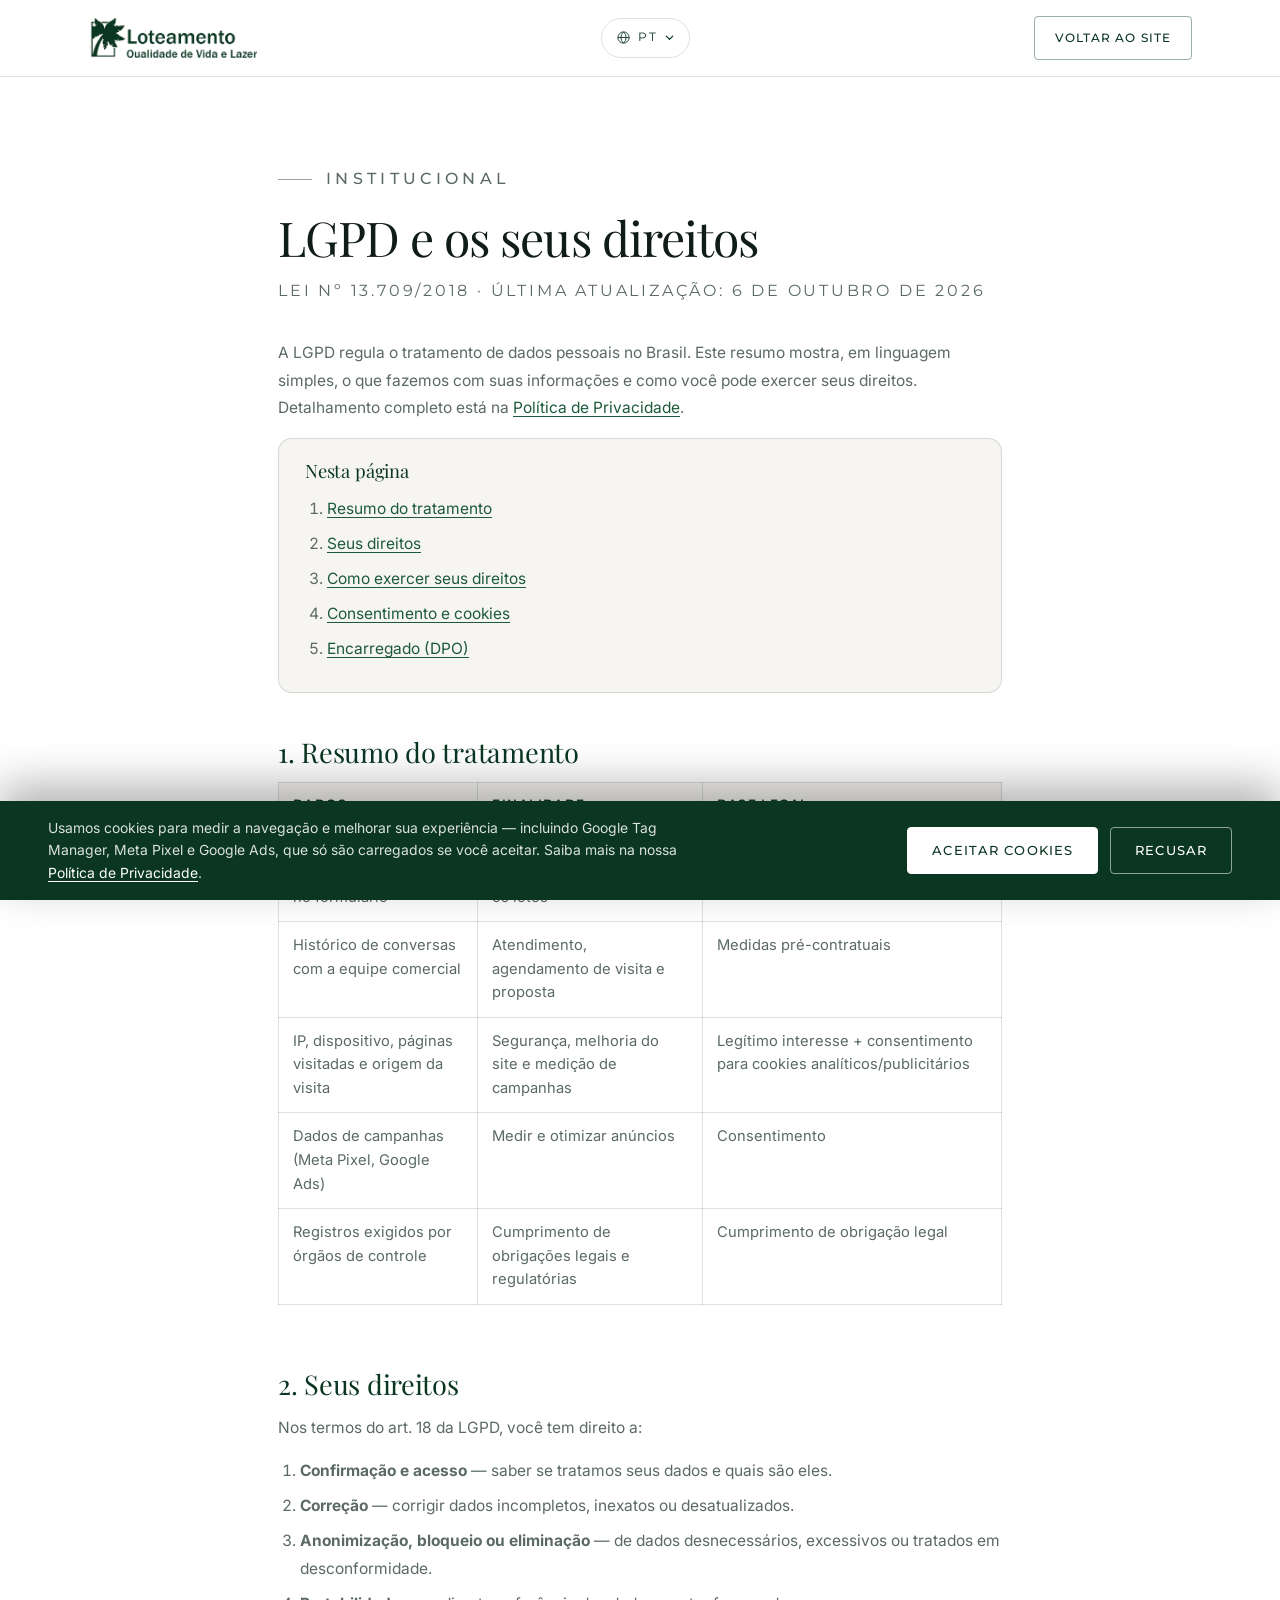
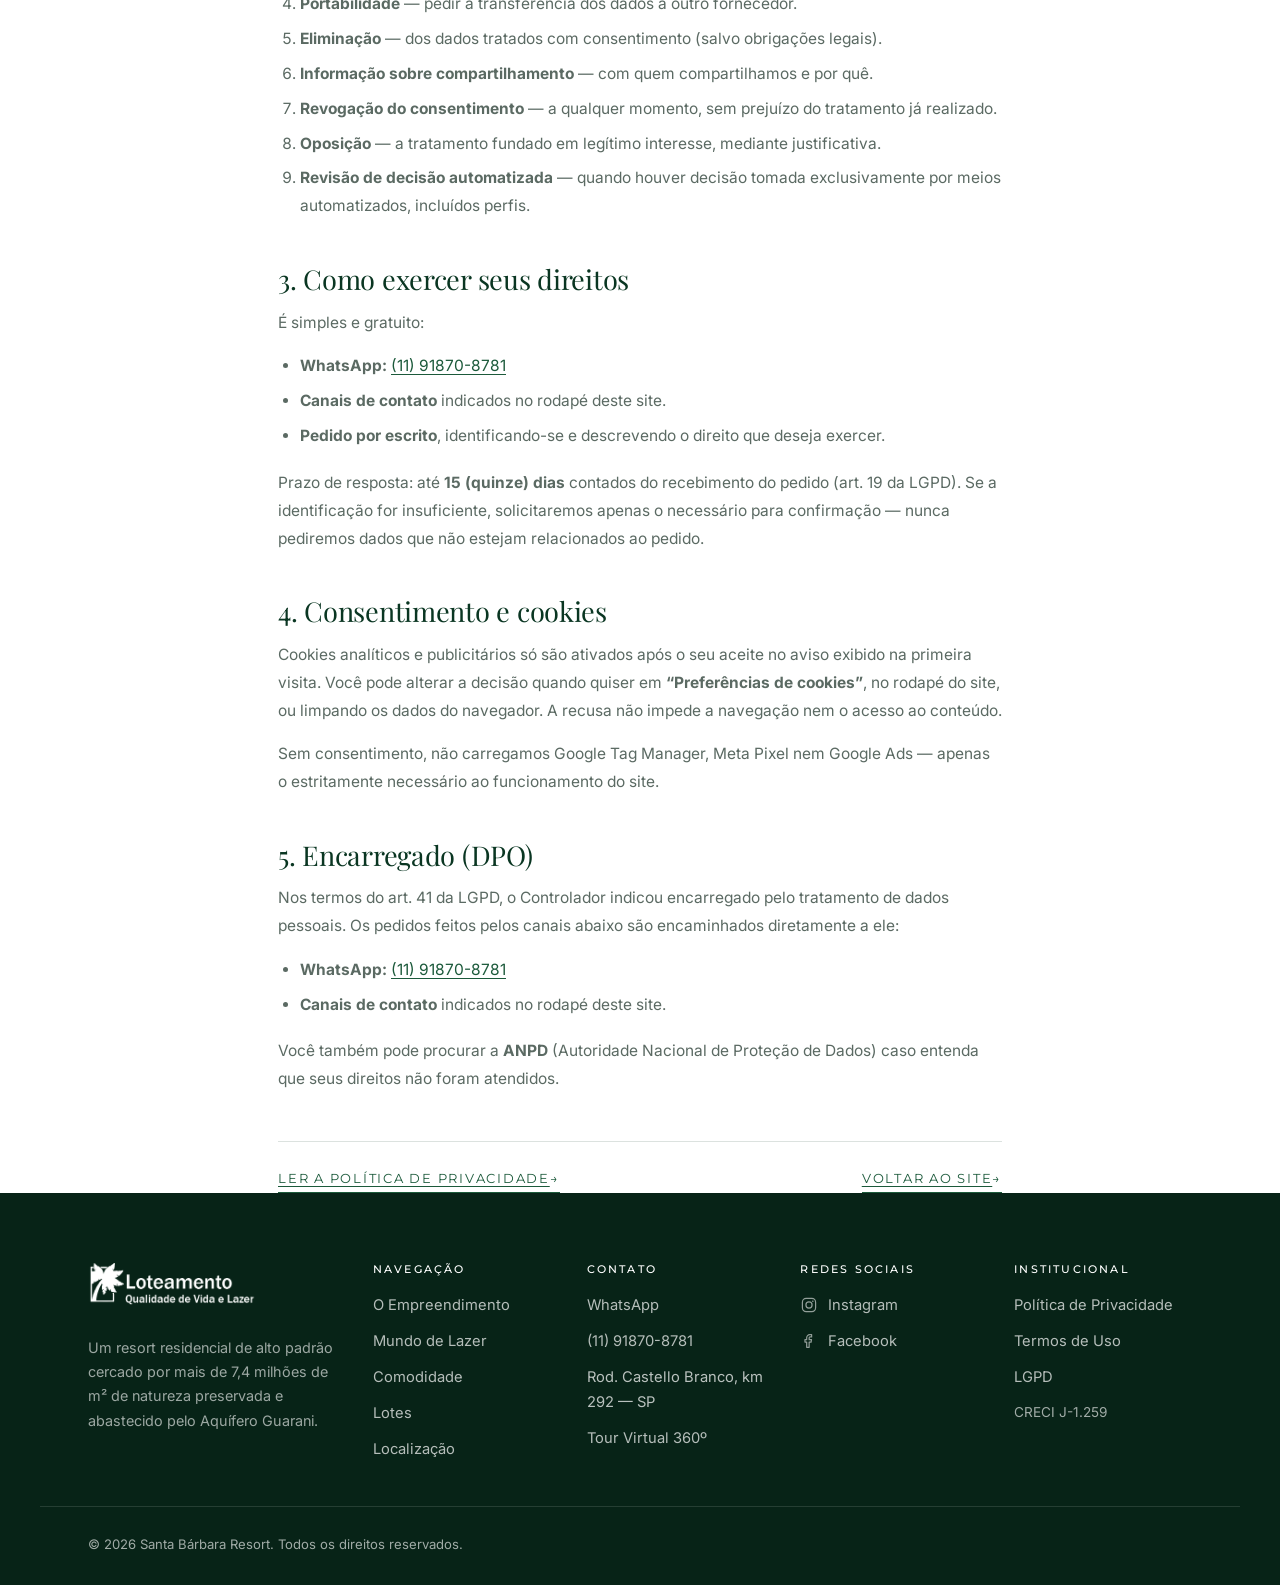
==== lgpd.html @ d68a8448 "leadfy: mensagem e observacao em branco a pedido do cliente Removidos 'Solicitacao de informacoes: l" ====
<!DOCTYPE html>
<html lang="pt-BR">
<head>
<meta charset="utf-8">
<meta name="viewport" content="width=device-width, initial-scale=1, viewport-fit=cover">
<title>LGPD e Seus Direitos | Santa Bárbara Resort</title>
<meta name="description" content="Lei Geral de Proteção de Dados (Lei 13.709/2018): quais dados tratamos, finalidades, bases legais e como exercer seus direitos junto ao Santa Bárbara Resort.">
<meta name="robots" content="index, follow, max-image-preview:large">
<meta name="theme-color" content="#0A3622">
<link rel="canonical" href="https://loteamentoqualidadeelazer.com.br/lgpd.html">

<meta property="og:type" content="website">
<meta property="og:locale" content="pt_BR">
<meta property="og:site_name" content="Santa Bárbara Resort">
<meta property="og:title" content="LGPD e Seus Direitos | Santa Bárbara Resort">
<meta property="og:description" content="Como tratamos seus dados pessoais e como exercer os direitos previstos na LGPD.">
<meta property="og:url" content="https://loteamentoqualidadeelazer.com.br/lgpd.html">
<meta property="og:image" content="https://loteamentoqualidadeelazer.com.br/assets/img/fotos/og-capa.jpg">

<link rel="icon" href="assets/img/favicon.png" type="image/png" sizes="512x512">
<link rel="apple-touch-icon" href="assets/img/favicon.png">
<link rel="preconnect" href="https://fonts.googleapis.com">
<link rel="preconnect" href="https://fonts.gstatic.com" crossorigin>
<link href="https://fonts.googleapis.com/css2?family=Playfair+Display:ital,wght@0,400;0,500;0,600;1,400&family=Montserrat:wght@300;400;500;600&family=Inter:wght@300;400;500&display=swap" rel="stylesheet">
<link rel="stylesheet" href="assets/css/styles.css?v=20261007b">
</head>

<body>
<a class="skip-link" href="#conteudo">Pular para o conteúdo</a>

<header class="legal-top">
  <div class="container legal-top__inner">
    <a href="index.html" aria-label="Voltar ao site do Santa Bárbara Resort">
      <img class="brand-logo" src="assets/img/logo-lockup.png" width="720" height="170"
           alt="Loteamento Qualidade de Vida e Lazer" decoding="async">
    </a>
    <!-- Seletor de idioma -->
    <div class="lang notranslate" id="langSwitch">
      <button class="lang-btn" id="langBtn" type="button" aria-haspopup="true" aria-expanded="false" aria-controls="langMenu" aria-label="PT — Idioma do site">
        <svg class="lang-globe" viewBox="0 0 24 24" fill="none" stroke="currentColor" stroke-width="1.4" aria-hidden="true">
          <circle cx="12" cy="12" r="9"/>
          <path d="M3 12h18"/>
          <path d="M12 3c2.7 2.7 4 5.7 4 9s-1.3 6.3-4 9c-2.7-2.7-4-5.7-4-9s1.3-6.3 4-9z"/>
        </svg>
        <span id="langCurrent">PT</span>
        <svg class="lang-caret" viewBox="0 0 12 12" fill="none" stroke="currentColor" stroke-width="1.4" stroke-linecap="round" stroke-linejoin="round" aria-hidden="true"><path d="M2.5 4.5 6 8l3.5-3.5"/></svg>
      </button>
      <ul class="lang-menu" id="langMenu" hidden>
        <li><button type="button" data-lang="pt" lang="pt-BR" aria-current="true">Português <small>PT</small></button></li>
        <li><button type="button" data-lang="en" lang="en">English <small>EN</small></button></li>
        <li><button type="button" data-lang="es" lang="es">Español <small>ES</small></button></li>
        <li><button type="button" data-lang="fr" lang="fr">Français <small>FR</small></button></li>
        <li><button type="button" data-lang="it" lang="it">Italiano <small>IT</small></button></li>
        <li><button type="button" data-lang="de" lang="de">Deutsch <small>DE</small></button></li>
        <li><button type="button" data-lang="ja" lang="ja">日本語 <small>JA</small></button></li>
        <li><button type="button" data-lang="zh-CN" lang="zh-CN">中文 <small>ZH</small></button></li>
        <li><button type="button" data-lang="ko" lang="ko">한국어 <small>KO</small></button></li>
        <li><button type="button" data-lang="ru" lang="ru">Русский <small>RU</small></button></li>
        <li><button type="button" data-lang="nl" lang="nl">Nederlands <small>NL</small></button></li>
      </ul>
    </div>

    <a class="btn btn-outline-dark btn-sm" href="index.html">Voltar ao site</a>
  </div>
</header>

<main class="legal" id="conteudo">
  <div class="container legal-wrap">
    <p class="eyebrow">Institucional</p>
    <h1 class="legal-title">LGPD e os seus direitos</h1>
    <p class="legal-updated">Lei nº 13.709/2018 · Última atualização: 6 de outubro de 2026</p>

    <p>
      A LGPD regula o tratamento de dados pessoais no Brasil. Este resumo mostra, em linguagem
      simples, o que fazemos com suas informações e como você pode exercer seus direitos.
      Detalhamento completo está na
      <a href="politica-de-privacidade.html">Política de Privacidade</a>.
    </p>

    <div class="legal-toc">
      <h2>Nesta página</h2>
      <ol>
        <li><a href="#resumo">Resumo do tratamento</a></li>
        <li><a href="#direitos">Seus direitos</a></li>
        <li><a href="#como">Como exercer seus direitos</a></li>
        <li><a href="#consentimento">Consentimento e cookies</a></li>
        <li><a href="#encarregado">Encarregado (DPO)</a></li>
      </ol>
    </div>

    <h2 id="resumo">1. Resumo do tratamento</h2>
    <div class="legal-table-scroll">
      <table>
        <thead>
          <tr><th>Dados</th><th>Finalidade</th><th>Base legal</th></tr>
        </thead>
        <tbody>
          <tr>
            <td>Nome, e-mail e WhatsApp informados no formulário</td>
            <td>Responder ao contato e enviar informações sobre os lotes</td>
            <td>Consentimento e medidas pré-contratuais</td>
          </tr>
          <tr>
            <td>Histórico de conversas com a equipe comercial</td>
            <td>Atendimento, agendamento de visita e proposta</td>
            <td>Medidas pré-contratuais</td>
          </tr>
          <tr>
            <td>IP, dispositivo, páginas visitadas e origem da visita</td>
            <td>Segurança, melhoria do site e medição de campanhas</td>
            <td>Legítimo interesse + consentimento para cookies analíticos/publicitários</td>
          </tr>
          <tr>
            <td>Dados de campanhas (Meta Pixel, Google Ads)</td>
            <td>Medir e otimizar anúncios</td>
            <td>Consentimento</td>
          </tr>
          <tr>
            <td>Registros exigidos por órgãos de controle</td>
            <td>Cumprimento de obrigações legais e regulatórias</td>
            <td>Cumprimento de obrigação legal</td>
          </tr>
        </tbody>
      </table>
    </div>

    <h2 id="direitos">2. Seus direitos</h2>
    <p>Nos termos do art. 18 da LGPD, você tem direito a:</p>
    <ol>
      <li><strong>Confirmação e acesso</strong> — saber se tratamos seus dados e quais são eles.</li>
      <li><strong>Correção</strong> — corrigir dados incompletos, inexatos ou desatualizados.</li>
      <li><strong>Anonimização, bloqueio ou eliminação</strong> — de dados desnecessários, excessivos ou tratados em desconformidade.</li>
      <li><strong>Portabilidade</strong> — pedir a transferência dos dados a outro fornecedor.</li>
      <li><strong>Eliminação</strong> — dos dados tratados com consentimento (salvo obrigações legais).</li>
      <li><strong>Informação sobre compartilhamento</strong> — com quem compartilhamos e por quê.</li>
      <li><strong>Revogação do consentimento</strong> — a qualquer momento, sem prejuízo do tratamento já realizado.</li>
      <li><strong>Oposição</strong> — a tratamento fundado em legítimo interesse, mediante justificativa.</li>
      <li><strong>Revisão de decisão automatizada</strong> — quando houver decisão tomada exclusivamente por meios automatizados, incluídos perfis.</li>
    </ol>

    <h2 id="como">3. Como exercer seus direitos</h2>
    <p>É simples e gratuito:</p>
    <ul>
      <li><strong>WhatsApp:</strong> <a href="https://wa.me/5511918708781" target="_blank" rel="noopener">(11) 91870-8781</a></li>
      <li><strong>Canais de contato</strong> indicados no rodapé deste site.</li>
      <li><strong>Pedido por escrito</strong>, identificando-se e descrevendo o direito que deseja exercer.</li>
    </ul>
    <p>
      Prazo de resposta: até <strong>15 (quinze) dias</strong> contados do recebimento do pedido
      (art. 19 da LGPD). Se a identificação for insuficiente, solicitaremos apenas o necessário
      para confirmação — nunca pediremos dados que não estejam relacionados ao pedido.
    </p>

    <h2 id="consentimento">4. Consentimento e cookies</h2>
    <p>
      Cookies analíticos e publicitários só são ativados após o seu aceite no aviso exibido na
      primeira visita. Você pode alterar a decisão quando quiser em
      <strong>“Preferências de cookies”</strong>, no rodapé do site, ou limpando os dados do
      navegador. A recusa não impede a navegação nem o acesso ao conteúdo.
    </p>
    <p>
      Sem consentimento, não carregamos Google Tag Manager, Meta Pixel nem Google Ads — apenas o
      estritamente necessário ao funcionamento do site.
    </p>

    <h2 id="encarregado">5. Encarregado (DPO)</h2>
    <p>
      Nos termos do art. 41 da LGPD, o Controlador indicou encarregado pelo tratamento de dados
      pessoais. Os pedidos feitos pelos canais abaixo são encaminhados diretamente a ele:
    </p>
    <ul>
      <li><strong>WhatsApp:</strong> <a href="https://wa.me/5511918708781" target="_blank" rel="noopener">(11) 91870-8781</a></li>
      <li><strong>Canais de contato</strong> indicados no rodapé deste site.</li>
    </ul>
    <p>
      Você também pode procurar a <strong>ANPD</strong> (Autoridade Nacional de Proteção de Dados)
      caso entenda que seus direitos não foram atendidos.
    </p>

    <nav class="legal-nav">
      <a class="link-arrow" href="politica-de-privacidade.html">Ler a Política de Privacidade</a>
      <a class="link-arrow" href="index.html">Voltar ao site</a>
    </nav>
  </div>
</main>

<!-- ============================ RODAPÉ ============================ -->
<footer class="site-footer">
  <div class="container footer-grid">
    <div class="footer-brand">
      <img class="footer-logo" src="assets/img/logo-footer.png" width="840" height="234"
           alt="Loteamento Qualidade de Vida e Lazer" loading="lazy" decoding="async">
      <p>Um resort residencial de alto padrão cercado por mais de 7,4 milhões de m² de natureza preservada e abastecido pelo Aquífero Guarani.</p>
    </div>

    <div class="footer-col">
      <h3>Navegação</h3>
      <a href="index.html#empreendimento">O Empreendimento</a>
      <a href="index.html#lazer">Mundo de Lazer</a>
      <a href="index.html#comodidade">Comodidade</a>
      <a href="index.html#lotes">Lotes</a>
      <a href="index.html#localizacao">Localização</a>
    </div>

    <div class="footer-col">
      <h3>Contato</h3>
      <a href="https://wa.me/message/LN5PZJ64LTILC1" target="_blank" rel="noopener">WhatsApp</a>
      <a href="tel:+5511918708781">(11) 91870-8781</a>
      <span>Rod. Castello Branco, km 292 — SP</span>
      <a href="index.html#localizacao">Tour Virtual 360º</a>
    </div>

    <div class="footer-col footer-col--social">
      <h3>Redes Sociais</h3>
      <a class="social-link" href="https://www.instagram.com/loteamentoqualidadeelazer/" target="_blank" rel="noopener" aria-label="Instagram do Santa Bárbara Resort">
        <svg viewBox="0 0 24 24" fill="none" stroke="currentColor" stroke-width="1.6" stroke-linecap="round" aria-hidden="true">
          <rect x="3.2" y="3.2" width="17.6" height="17.6" rx="5"/>
          <circle cx="12" cy="12" r="4.1"/>
          <circle cx="17.1" cy="6.9" r="1.05" fill="currentColor" stroke="none"/>
        </svg>
        <span>Instagram</span>
      </a>
      <a class="social-link" href="https://www.facebook.com/loteamentoqualidadedevidaelazer/" target="_blank" rel="noopener" aria-label="Facebook do Santa Bárbara Resort">
        <svg viewBox="0 0 24 24" fill="none" stroke="currentColor" stroke-width="1.6" stroke-linejoin="round" aria-hidden="true">
          <path d="M15.5 3.6h-2.6a4 4 0 00-4 4V10.2H6.6v3.2h2.3v7h3.3v-7h2.6l.5-3.2h-3.1V7.8c0-.7.5-1.2 1.2-1.2h2.1V3.6z"/>
        </svg>
        <span>Facebook</span>
      </a>
    </div>

    <div class="footer-col footer-col--legal">
      <h3>Institucional</h3>
      <a href="politica-de-privacidade.html" target="_blank" rel="noopener">Política de Privacidade</a>
      <a href="termos-de-uso.html" target="_blank" rel="noopener">Termos de Uso</a>
      <a href="lgpd.html" target="_blank" rel="noopener">LGPD</a>
      <span class="creci">CRECI J-1.259</span>
    </div>
  </div>

  <div class="container footer-bottom">
    <p>© <span id="year">2026</span> Santa Bárbara Resort. Todos os direitos reservados.</p>
  </div>
</footer>

<script>document.getElementById('year').textContent = new Date().getFullYear();</script>

<!-- Aviso de cookies (LGPD) -->
<div class="cookie-bar" id="cookieBar" role="region" aria-label="Aviso de cookies" hidden>
  <div class="cookie-bar__inner">
    <p class="cookie-hint" id="cookieHint" hidden>Para usar o tradutor automático do site, é preciso aceitar os cookies.</p>
    <p>
      Usamos cookies para medir a navegação e melhorar sua experiência — incluindo Google Tag Manager,
      Meta Pixel e Google Ads, que só são carregados se você aceitar. Saiba mais na nossa
      <a href="politica-de-privacidade.html#cookies">Política de Privacidade</a>.
    </p>
    <div class="cookie-bar__actions">
      <button type="button" class="btn btn-light" id="cookieAccept">Aceitar cookies</button>
      <button type="button" class="btn btn-outline" id="cookieReject">Recusar</button>
    </div>
  </div>
</div>

<script src="assets/js/main.js?v=20261007b" defer></script>
</body>
</html>
---- assets/css/styles.css ----
/* =========================================================
   Santa Bárbara Resort — Design System
   Paleta: Branco / Off-White + Verde Imperial #0A3622
   ========================================================= */

:root{
  /* Cores */
  --green-900:#0A3622;
  --green-800:#14452F;
  --green-700:#1C5A3B;
  --green-600:#27704B;
  --cream:#F7F5F1;
  --sand:#EFEBE3;
  --white:#FFFFFF;
  --ink:#101C17;
  --muted:#5B6A63;
  --line:rgba(10,54,34,.14);
  --line-light:rgba(255,255,255,.24);

  /* Tipografia */
  --font-display:'Playfair Display', Georgia, serif;
  --font-ui:'Montserrat', 'Helvetica Neue', Arial, sans-serif;
  --font-body:'Inter', 'Helvetica Neue', Arial, sans-serif;

  /* Medidas */
  --container:1200px;
  --gutter:clamp(20px, 5vw, 48px);
  --radius:4px;
  --radius-lg:14px;
  --shadow-sm:0 2px 14px rgba(10,54,34,.07);
  --shadow-md:0 18px 50px -20px rgba(10,54,34,.35);
  --header-h:76px;
  --ease:cubic-bezier(.22,.61,.36,1);
}

/* ---------- Reset ---------- */
*,*::before,*::after{box-sizing:border-box}
html{scroll-behavior:smooth;scroll-padding-top:var(--header-h);-webkit-text-size-adjust:100%}
body{
  margin:0;
  font-family:var(--font-body);
  font-size:17px;
  line-height:1.7;
  color:var(--ink);
  background:var(--white);
  -webkit-font-smoothing:antialiased;
  overflow-x:hidden;
}
img,video,svg{display:block;max-width:100%}
img{height:auto}
h1,h2,h3,h4{margin:0;font-weight:400;line-height:1.12;letter-spacing:-.01em}
p{margin:0 0 1em}
a{color:inherit;text-decoration:none}
ul{margin:0;padding:0;list-style:none}
button{font:inherit;cursor:pointer}
:focus-visible{outline:2px solid var(--green-600);outline-offset:3px}

.skip-link{
  position:absolute;left:-9999px;top:0;z-index:200;
  background:var(--green-900);color:#fff;padding:12px 20px;font-family:var(--font-ui);font-size:13px;
}
.skip-link:focus{left:0}

.container{width:100%;max-width:var(--container);margin-inline:auto;padding-inline:var(--gutter)}

/* ---------- Tipografia utilitária ---------- */
.eyebrow{
  font-family:var(--font-ui);
  font-size:12px;font-weight:500;letter-spacing:.28em;text-transform:uppercase;
  color:var(--green-700);margin:0 0 18px;
}
.eyebrow::before{
  content:"";display:inline-block;width:34px;height:1px;background:currentColor;
  vertical-align:middle;margin-right:14px;opacity:.6;
}
.eyebrow-light{color:rgba(255,255,255,.82)}

h1,h2{font-family:var(--font-display);font-weight:400}
h1{font-size:clamp(2.4rem,6vw,4.3rem);letter-spacing:-.02em}
h2{font-size:clamp(1.9rem,4vw,3.1rem)}
h1 em,h2 em{font-style:italic;color:var(--green-700)}
.on-dark em{color:#BFD9C7}

h3{font-family:var(--font-ui);font-size:1.06rem;font-weight:500;letter-spacing:.01em}

/* ---------- Botões ---------- */
.btn{
  --btn-bg:var(--green-900);
  --btn-fg:#fff;
  --btn-bd:var(--green-900);
  display:inline-flex;align-items:center;justify-content:center;gap:10px;
  padding:15px 30px;border:1px solid var(--btn-bd);border-radius:var(--radius);
  background:var(--btn-bg);color:var(--btn-fg);
  font-family:var(--font-ui);font-size:13.5px;font-weight:500;letter-spacing:.09em;text-transform:uppercase;
  text-align:center;position:relative;overflow:hidden;
  transition:transform .35s var(--ease), background .35s var(--ease), color .35s var(--ease), box-shadow .35s var(--ease);
}
.btn:hover{transform:translateY(-2px);box-shadow:0 14px 30px -16px rgba(10,54,34,.75)}
.btn:active{transform:translateY(0)}
.btn-primary{--btn-bg:var(--green-900);--btn-bd:var(--green-900)}
.btn-primary:hover{background:var(--green-800)}
.btn-light{--btn-bg:#fff;--btn-fg:var(--green-900);--btn-bd:#fff}
.btn-light:hover{background:var(--cream);box-shadow:0 14px 30px -18px rgba(0,0,0,.6)}
.btn-outline{--btn-bg:transparent;--btn-fg:#fff;--btn-bd:rgba(255,255,255,.55)}
.btn-outline:hover{background:#fff;--btn-fg:var(--green-900)}
.btn-outline-dark{--btn-bg:transparent;--btn-fg:var(--green-900);--btn-bd:rgba(10,54,34,.4)}
.btn-outline-dark:hover{background:var(--green-900);--btn-fg:#fff;--btn-bd:var(--green-900)}
.btn-outline-light{--btn-bg:transparent;--btn-fg:#fff;--btn-bd:rgba(255,255,255,.5)}
.btn-outline-light:hover{background:#fff;--btn-fg:var(--green-900)}
.btn-ghost{
  --btn-bg:transparent;--btn-fg:var(--green-900);--btn-bd:transparent;
  padding-left:0;padding-right:0;border-bottom:1px solid var(--green-900);border-radius:0;
}
.btn-ghost::after{content:"→";transition:transform .3s var(--ease)}
.btn-ghost:hover{transform:none;box-shadow:none}
.btn-ghost:hover::after{transform:translateX(6px)}
.btn-block{width:100%}
.btn-lg{padding:19px 40px;font-size:14px}
.btn-sm{padding:11px 20px;font-size:12px}
.btn-whats{--btn-bg:#0A3622;--btn-bd:#0A3622;margin-top:14px}

/* ---------- Header ---------- */
.site-header{
  position:fixed;inset:0 0 auto 0;z-index:100;height:var(--header-h);
  display:flex;align-items:center;
  transition:background .4s var(--ease), box-shadow .4s var(--ease), height .4s var(--ease);
}
.site-header::after{
  content:"";position:absolute;inset:0;background:linear-gradient(to bottom,rgba(6,26,17,.55),transparent);
  opacity:1;transition:opacity .4s var(--ease);pointer-events:none;z-index:-1;
}
/* Sem backdrop-filter aqui de propósito: ele cria um "containing block" e
   quebrava o menu fullscreen do celular quando o header ficava sólido. */
.site-header.is-solid{background:rgba(255,255,255,.96);box-shadow:0 1px 0 var(--line);height:66px}
.site-header.is-solid::after{opacity:0}
.header-inner{display:flex;align-items:center;justify-content:space-between;gap:24px}

.brand{display:flex;align-items:center;color:#fff;flex:0 0 auto}
.brand-logo{display:block;width:auto;height:44px;max-width:none;transition:filter .4s var(--ease)}
/* Hero (header transparente): logo em branco — header sólido: cores originais */
.site-header:not(.is-solid) .brand-logo{filter:brightness(0) invert(1)}

.nav{display:flex;align-items:center;gap:30px}
.nav a{
  font-family:var(--font-ui);font-size:12.5px;letter-spacing:.14em;text-transform:uppercase;
  color:rgba(255,255,255,.9);position:relative;padding:6px 0;transition:color .3s var(--ease);
}
.site-header.is-solid .nav a{color:var(--ink)}
.nav a:not(.btn)::after{
  content:"";position:absolute;left:0;bottom:0;width:100%;height:1px;background:currentColor;
  transform:scaleX(0);transform-origin:right;transition:transform .4s var(--ease);
}
.nav a:not(.btn):hover::after{transform:scaleX(1);transform-origin:left}
.nav .nav-cta{color:#fff;padding:11px 22px;font-size:11.5px}
.site-header.is-solid .nav .nav-cta{--btn-bg:var(--green-900);--btn-bd:var(--green-900);color:#fff}

.nav-toggle{display:none;width:44px;height:44px;background:none;border:0;padding:10px;position:relative;z-index:120}
.nav-toggle span{display:block;height:1.5px;background:#fff;margin:6px 0;transition:transform .35s var(--ease),opacity .25s var(--ease),background .4s var(--ease)}
.site-header.is-solid .nav-toggle span,.nav-open .nav-toggle span{background:var(--green-900)}
.nav-open .nav-toggle span:nth-child(1){transform:translateY(7.5px) rotate(45deg)}
.nav-open .nav-toggle span:nth-child(2){opacity:0}
.nav-open .nav-toggle span:nth-child(3){transform:translateY(-7.5px) rotate(-45deg)}

/* ---------- Hero ---------- */
.hero{
  position:relative;min-height:100svh;display:flex;align-items:center;
  padding:calc(var(--header-h) + 40px) 0 90px;color:#fff;overflow:hidden;
  background:var(--green-900);
}
.hero-media{position:absolute;inset:0;z-index:0}
.hero-poster,.hero-video{
  position:absolute;inset:0;width:100%;height:100%;object-fit:cover;object-position:center 42%;
  animation:heroZoom 26s var(--ease) forwards;
}
.hero-video{opacity:0;transition:opacity 1.2s var(--ease);z-index:1}
.hero-video.is-ready{opacity:1}
@keyframes heroZoom{from{transform:scale(1.06)}to{transform:scale(1)}}
.hero-scrim{
  position:absolute;inset:0;z-index:2;
  background:
    linear-gradient(105deg, rgba(6,30,19,.92) 0%, rgba(6,30,19,.72) 42%, rgba(6,30,19,.35) 72%, rgba(6,30,19,.55) 100%),
    linear-gradient(to top, rgba(6,30,19,.85), transparent 45%);
}
.hero-inner{
  position:relative;z-index:3;display:grid;gap:46px;
  grid-template-columns:minmax(0,1.15fr) minmax(0,.85fr);align-items:center;
}
.hero-copy{max-width:640px}
.hero h1 em{color:#CFE3D6}
.hero .eyebrow{color:rgba(255,255,255,.8)}
.hero-lead{font-size:clamp(1rem,1.4vw,1.15rem);color:rgba(255,255,255,.88);max-width:36ch;margin-top:22px;font-weight:300}
.hero-highlights{display:flex;flex-wrap:wrap;gap:10px 26px;margin-top:30px}
.hero-highlights li{
  font-family:var(--font-ui);font-size:11.5px;letter-spacing:.2em;text-transform:uppercase;
  color:rgba(255,255,255,.9);display:flex;align-items:center;gap:9px;
}
.hero-highlights li::before{content:"";width:5px;height:5px;border-radius:50%;background:#9CC6A9}

.scroll-cue{
  position:absolute;left:50%;bottom:26px;transform:translateX(-50%);z-index:4;
  width:26px;height:42px;border:1px solid rgba(255,255,255,.5);border-radius:14px;
  display:flex;justify-content:center;padding-top:8px;
}
.scroll-cue span{width:3px;height:8px;border-radius:2px;background:#fff;animation:cue 1.8s var(--ease) infinite}
@keyframes cue{0%{opacity:0;transform:translateY(-4px)}40%{opacity:1}100%{opacity:0;transform:translateY(14px)}}

/* ---------- Formulário ---------- */
.lead-card{
  background:rgba(255,255,255,.97);border-radius:var(--radius-lg);
  padding:32px 30px 26px;box-shadow:var(--shadow-md);color:var(--ink);
  backdrop-filter:blur(6px);
}
.lead-card__title{font-family:var(--font-display);font-size:1.42rem;line-height:1.25;margin:0 0 6px;color:var(--green-900)}
.lead-card__sub{font-size:.9rem;color:var(--muted);margin-bottom:20px}
.field{margin-bottom:14px}
.field label{
  display:block;font-family:var(--font-ui);font-size:10.5px;letter-spacing:.16em;
  text-transform:uppercase;color:var(--muted);margin-bottom:6px;
}
.field input{
  width:100%;padding:14px 16px;font-family:var(--font-body);font-size:15.5px;color:var(--ink);
  background:var(--cream);border:1px solid transparent;border-radius:var(--radius);
  transition:border-color .3s var(--ease), background .3s var(--ease), box-shadow .3s var(--ease);
}
.field input::placeholder{color:#77857D}
.field input:focus{outline:none;background:#fff;border-color:var(--green-700);box-shadow:0 0 0 3px rgba(28,90,59,.12)}
.field input.is-invalid{border-color:#B3402F;background:#FDF6F5}
.field-error{display:block;min-height:0;font-size:12px;color:#B3402F;margin-top:5px}
.form-note{
  display:flex;align-items:flex-start;gap:8px;margin:14px 0 0;
  font-size:12px;line-height:1.5;color:var(--muted);
}
.form-note svg{flex:none;margin-top:3px;color:var(--green-700)}
.form-success{
  margin-top:16px;padding:16px;border-radius:var(--radius);background:#EEF5F0;
  border:1px solid rgba(28,90,59,.2);display:flex;flex-direction:column;gap:4px;
  font-size:14px;color:var(--green-800);text-align:center;
}
.form-success strong{font-family:var(--font-ui);font-size:13px;letter-spacing:.06em;text-transform:uppercase}
.lead-form.is-sent .field,.lead-form.is-sent .btn-block,.lead-form.is-sent .form-note{display:none}

/* ---------- Faixa de indicadores ---------- */
.strip{background:var(--green-900);color:#fff;padding:44px 0}
.strip-grid{display:grid;grid-template-columns:repeat(4,1fr);gap:26px;text-align:center}
.strip-grid li{padding:6px 10px;border-right:1px solid rgba(255,255,255,.14)}
.strip-grid li:last-child{border-right:0}
.strip-value{
  display:block;font-family:var(--font-display);font-size:clamp(2rem,3.4vw,2.9rem);line-height:1;
  color:#fff;
}
.strip-value small{font-family:var(--font-ui);font-size:.34em;letter-spacing:.08em;margin-left:4px;opacity:.75;text-transform:uppercase}
.strip-label{
  display:block;margin-top:10px;font-family:var(--font-ui);font-size:11px;
  letter-spacing:.16em;text-transform:uppercase;color:rgba(255,255,255,.66);
}

/* ---------- Seções ---------- */
.section{position:relative;padding:clamp(74px,10vw,130px) 0;overflow:hidden;background:#fff}
.section--tint{background:var(--cream)}
.section--dark{background:var(--green-900);color:#fff}
.section-head{max-width:760px;margin:0 auto clamp(42px,6vw,66px);text-align:center}
.section-head--left{margin-inline:0;text-align:left}
.section-lead{color:var(--muted);font-size:1.02rem;margin-top:18px}
.on-dark{color:#fff}
.on-dark-muted{color:rgba(255,255,255,.74)}

/* ---------- Split (imagem + texto) ---------- */
.split{display:grid;grid-template-columns:1.05fr .95fr;gap:clamp(30px,5vw,70px);align-items:center}
.split--reverse .split-media{order:2}
.split-media{margin:0;position:relative}
.split-media img{width:100%;border-radius:var(--radius-lg);box-shadow:var(--shadow-md);aspect-ratio:4/5;object-fit:cover}
.split-media figcaption{
  position:absolute;left:18px;bottom:18px;right:18px;
  background:rgba(255,255,255,.94);color:var(--green-900);
  font-family:var(--font-ui);font-size:11.5px;letter-spacing:.1em;text-transform:uppercase;
  padding:11px 16px;border-radius:var(--radius);box-shadow:var(--shadow-sm);
}
.split-body .section-head{margin-bottom:26px}

.feature{display:flex;gap:20px;padding:22px 0;border-bottom:1px solid var(--line)}
.feature:last-of-type{border-bottom:0}
.feature-icon{
  flex:none;width:52px;height:52px;border:1px solid var(--line);border-radius:50%;
  display:grid;place-items:center;color:var(--green-700);background:#fff;
}
.feature-icon svg{width:26px;height:26px}
.feature h3{margin-bottom:6px;color:var(--green-900)}
.feature p{margin:0;color:var(--muted);font-size:.96rem;line-height:1.65}
.split-body .btn-ghost{margin-top:16px}

/* ---------- Galeria assimétrica ---------- */
.gallery{
  display:grid;grid-template-columns:repeat(4,1fr);grid-auto-rows:200px;gap:18px;
}
.gallery-item{
  position:relative;margin:0;overflow:hidden;border-radius:var(--radius-lg);
  grid-column:span 1;grid-row:span 1;cursor:pointer;background:var(--sand);
}
.gallery-item--hero{grid-column:span 2;grid-row:span 2}
.gallery-item--wide{grid-column:span 2}
.gallery-item--tall{grid-row:span 2}
.gallery-item--full{grid-column:span 4}
.gallery-card{
  background:var(--green-900);border:1px solid rgba(255,255,255,.16);cursor:default;
  display:flex;flex-direction:column;justify-content:center;gap:10px;padding:26px 30px;
}
.gallery-item.gallery-card::after{display:none}
.gallery-card .eyebrow{margin:0 0 2px;font-size:11px;letter-spacing:.24em}
.gallery-card__title{font-family:var(--font-display);font-size:clamp(1.2rem,1.6vw,1.6rem);line-height:1.15;color:#fff;margin:0}
.gallery-card__text{color:rgba(255,255,255,.76);font-size:.9rem;line-height:1.55;margin:0;max-width:44ch}
.gallery-card .btn{align-self:flex-start;margin-top:6px;padding:12px 24px;font-size:12.5px}
.gallery-item img{
  width:100%;height:100%;object-fit:cover;
  transition:transform 1.1s var(--ease), filter .6s var(--ease);
}
.gallery-item:hover img{transform:scale(1.06)}
.gallery-item::after{
  content:"";position:absolute;inset:0;
  background:linear-gradient(to top, rgba(6,30,19,.86) 0%, rgba(6,30,19,.25) 45%, transparent 72%);
  opacity:.92;transition:opacity .5s var(--ease);
}
.gallery-item figcaption{
  position:absolute;left:22px;right:22px;bottom:20px;z-index:2;color:#fff;
  display:flex;flex-direction:column;gap:3px;
}
.gallery-tag{
  font-family:var(--font-ui);font-size:10px;letter-spacing:.22em;text-transform:uppercase;
  color:#BFD9C7;margin-bottom:4px;
}
.gallery-title{font-family:var(--font-display);font-size:clamp(1.15rem,1.7vw,1.6rem);line-height:1.15}
.gallery-desc{font-size:.85rem;color:rgba(255,255,255,.82);line-height:1.5;max-width:34ch}
.gallery-hint{display:none;text-align:center;font-family:var(--font-ui);font-size:11px;letter-spacing:.2em;text-transform:uppercase;color:var(--muted);margin-top:22px}

/* ---------- Comodidade ---------- */
.amenities{display:grid;grid-template-columns:repeat(2,1fr);gap:14px;margin-bottom:32px}
.amenities li{
  display:flex;align-items:center;gap:14px;padding:15px 16px;
  border:1px solid var(--line);border-radius:var(--radius);background:#fff;
  font-family:var(--font-ui);font-size:13.5px;letter-spacing:.03em;color:var(--green-900);
  transition:border-color .35s var(--ease), transform .35s var(--ease), box-shadow .35s var(--ease);
}
.amenities li:hover{border-color:var(--green-700);transform:translateY(-3px);box-shadow:var(--shadow-sm)}
.amenity-icon{width:34px;height:34px;flex:none;color:var(--green-700)}
.amenity-icon svg{width:100%;height:100%}

/* ---------- Planos ---------- */
.plans{display:grid;grid-template-columns:repeat(3,1fr);gap:22px;align-items:stretch}
.plan{
  position:relative;border:1px solid rgba(255,255,255,.2);border-radius:var(--radius-lg);
  padding:34px 28px 28px;background:rgba(255,255,255,.045);display:flex;flex-direction:column;
  transition:transform .45s var(--ease), background .45s var(--ease), border-color .45s var(--ease);
}
.plan:hover{transform:translateY(-6px);background:rgba(255,255,255,.08);border-color:rgba(255,255,255,.4)}
.plan h3{font-family:var(--font-display);font-size:1.65rem;font-weight:400;color:#fff;text-transform:none;letter-spacing:0}
.plan-size{
  font-family:var(--font-ui);font-size:12px;letter-spacing:.18em;text-transform:uppercase;
  color:#A9CBB6;margin:8px 0 20px;
}
.plan ul{display:flex;flex-direction:column;gap:11px;margin-bottom:26px;flex:1}
.plan li{position:relative;padding-left:22px;font-size:.94rem;color:rgba(255,255,255,.8);line-height:1.5}
.plan li::before{content:"";position:absolute;left:0;top:9px;width:9px;height:9px;border:1px solid #A9CBB6;border-radius:50%}
.plan--featured{background:#fff;color:var(--ink);border-color:#fff}
.plan--featured:hover{background:#fff}
.plan--featured h3{color:var(--green-900)}
.plan--featured .plan-size{color:var(--green-700)}
.plan--featured li{color:var(--muted)}
.plan--featured li::before{border-color:var(--green-700)}
.plan-badge{
  position:absolute;top:-13px;left:50%;transform:translateX(-50%);
  background:#BFD9C7;color:var(--green-900);font-family:var(--font-ui);
  font-size:10px;letter-spacing:.2em;text-transform:uppercase;padding:6px 16px;border-radius:20px;
  white-space:nowrap;
}

.cta-banner{
  margin-top:44px;padding:34px clamp(24px,4vw,44px);border-radius:var(--radius-lg);
  background:rgba(255,255,255,.07);border:1px solid rgba(255,255,255,.22);
  display:flex;align-items:center;justify-content:space-between;gap:28px;flex-wrap:wrap;
}
.cta-banner__title{font-family:var(--font-display);font-size:clamp(1.2rem,2vw,1.7rem);margin:0 0 6px;color:#fff}
.cta-banner__sub{margin:0;color:rgba(255,255,255,.74);font-size:.95rem}

/* ---------- Localização ---------- */
.location-grid{display:grid;grid-template-columns:1fr 1fr;gap:clamp(26px,4vw,54px);align-items:start}
.distances{border-top:1px solid var(--line)}
.distances li{
  display:flex;align-items:baseline;justify-content:space-between;gap:20px;
  padding:19px 4px;border-bottom:1px solid var(--line);
}
.distances span{font-family:var(--font-ui);font-size:13.5px;letter-spacing:.06em;color:var(--ink)}
.distances strong{
  font-family:var(--font-display);font-size:1.4rem;font-weight:400;color:var(--green-700);white-space:nowrap;
}
.location-cards{display:grid;gap:18px}
.info-card{border:1px solid var(--line);border-radius:var(--radius-lg);padding:28px 26px;background:#fff}
.info-card h3{margin-bottom:10px;color:var(--green-900);letter-spacing:.14em;text-transform:uppercase;font-size:11.5px}
.info-card p{color:var(--muted);margin-bottom:16px}
.info-card--accent{background:var(--green-900);border-color:var(--green-900);color:#fff}
.info-card--accent h3{color:#A9CBB6}
.info-card--accent p{color:rgba(255,255,255,.78)}
.link-arrow{
  font-family:var(--font-ui);font-size:12.5px;letter-spacing:.14em;text-transform:uppercase;
  color:var(--green-700);border-bottom:1px solid currentColor;padding-bottom:3px;
}
.link-arrow::after{content:" →";transition:margin .3s var(--ease);display:inline-block}
.link-arrow:hover::after{margin-left:6px}

/* ---------- FAQ ---------- */
.faq{margin-top:clamp(46px,6vw,72px);max-width:860px}
.faq-title{font-family:var(--font-display);font-size:1.6rem;font-weight:400;margin-bottom:18px}
.faq details{border-bottom:1px solid var(--line)}
.faq summary{
  list-style:none;cursor:pointer;padding:20px 40px 20px 0;position:relative;
  font-family:var(--font-ui);font-size:1rem;font-weight:400;color:var(--green-900);
}
.faq summary::-webkit-details-marker{display:none}
.faq summary::after{
  content:"+";position:absolute;right:6px;top:50%;transform:translateY(-50%);
  font-family:var(--font-body);font-size:1.4rem;color:var(--green-700);transition:transform .3s var(--ease);
}
.faq details[open] summary::after{content:"–"}
.faq details p{padding:0 40px 22px 0;color:var(--muted);margin:0;font-size:.96rem}

/* ---------- CTA final ---------- */
.final-cta__inner{text-align:center;max-width:760px}
.final-cta__actions{display:flex;gap:16px;justify-content:center;flex-wrap:wrap;margin-top:30px}

/* ---------- Rodapé ---------- */
.site-footer{background:#072317;color:rgba(255,255,255,.72);padding:70px 0 30px;font-size:.92rem}
.footer-grid{
  display:grid;grid-template-columns:1.4fr repeat(4,1fr);gap:36px;
  padding-bottom:44px;border-bottom:1px solid rgba(255,255,255,.12);
}
.footer-brand .footer-logo{display:block;width:min(260px,78%);height:auto;filter:brightness(0) invert(1);margin-bottom:18px}
.footer-brand p{max-width:34ch;color:rgba(255,255,255,.6);font-size:.9rem}
.footer-col{display:flex;flex-direction:column;gap:11px}
.footer-col h3{
  font-family:var(--font-ui);font-size:11px;letter-spacing:.2em;text-transform:uppercase;
  color:#fff;margin:0 0 6px;font-weight:500;
}
.footer-col a{color:rgba(255,255,255,.7);transition:color .3s var(--ease);width:fit-content}
.footer-col a:hover{color:#fff}
.social-link{display:flex;align-items:center;gap:10px}
.social-link svg{width:18px;height:18px;flex:0 0 auto;opacity:.8;transition:opacity .3s var(--ease), transform .3s var(--ease)}
.social-link:hover svg{opacity:1;transform:translateY(-2px)}
.footer-col--social a{display:flex;align-items:center;gap:10px}
.creci{color:rgba(255,255,255,.62);font-size:.85rem}
.footer-bottom{display:flex;justify-content:space-between;gap:16px;flex-wrap:wrap;padding-top:26px;font-size:.82rem;color:rgba(255,255,255,.62)}
.footer-bottom p{margin:0}

/* ---------- Aviso de cookies (LGPD) ---------- */
.cookie-bar{
  position:fixed;left:0;right:0;bottom:0;z-index:170;
  background:var(--green-900);color:rgba(255,255,255,.85);
  padding:16px var(--gutter);box-shadow:0 -16px 44px rgba(0,0,0,.3);
}
.cookie-bar[hidden]{display:none}
.cookie-bar__inner{
  max-width:var(--container);margin-inline:auto;
  display:flex;align-items:center;justify-content:space-between;gap:18px;flex-wrap:wrap;
}
.cookie-bar p{margin:0;font-size:.87rem;line-height:1.6;max-width:74ch}
.cookie-bar a{color:#fff;text-decoration:underline;text-underline-offset:3px}
.cookie-bar__actions{display:flex;align-items:center;gap:12px;flex-wrap:wrap}
.cookie-bar__actions .btn{padding:12px 24px;font-size:12.5px}
@media (max-width:760px){
  .cookie-bar__inner{gap:14px}
  .cookie-bar__actions{width:100%}
  .cookie-bar__actions .btn{flex:1 1 auto}
}

/* ---------- Páginas legais ---------- */
.legal-top{
  position:sticky;top:0;z-index:100;background:#fff;border-bottom:1px solid var(--line);
}
.legal-top__inner{
  display:flex;align-items:center;justify-content:space-between;gap:20px;
  min-height:var(--header-h);
}
.legal-top .brand-logo{height:40px;width:auto}
.legal{padding:clamp(48px,7vw,88px) 0 0}
.legal-wrap{max-width:820px}
.legal-title{font-family:var(--font-display);font-size:clamp(2rem,4.6vw,3rem);margin-bottom:12px}
.legal-updated{
  font-family:var(--font-ui);font-size:11.5px;letter-spacing:.18em;text-transform:uppercase;
  color:var(--muted);margin-bottom:34px;
}
.legal-wrap h2{
  font-family:var(--font-display);font-size:clamp(1.3rem,2.4vw,1.7rem);
  margin:44px 0 14px;color:var(--green-900);
}
.legal-wrap h3{margin:26px 0 8px;color:var(--green-800)}
.legal-wrap p,.legal-wrap li{color:var(--muted);font-size:.97rem;line-height:1.8}
.legal-wrap ul,.legal-wrap ol{list-style:disc;padding-left:22px;margin:0 0 1.1em}
.legal-wrap ol{list-style:decimal}
.legal-wrap li{margin-bottom:7px}
.legal-wrap a{color:var(--green-700);text-decoration:underline;text-underline-offset:3px}
.legal-toc{
  background:var(--cream);border:1px solid var(--line);border-radius:var(--radius-lg);
  padding:22px 26px;margin-bottom:38px;
}
.legal-toc h2{margin-top:0!important;font-size:1.15rem!important}
.legal-toc ol{margin-bottom:0}
.legal-table-scroll{overflow-x:auto}
.legal-wrap table{width:100%;min-width:560px;border-collapse:collapse;font-size:.92rem;margin:0 0 1.4em}
.legal-wrap th,.legal-wrap td{border:1px solid var(--line);padding:12px 14px;text-align:left;vertical-align:top;line-height:1.6}
.legal-wrap th{
  background:var(--cream);color:var(--green-900);font-family:var(--font-ui);
  font-size:.74rem;letter-spacing:.12em;text-transform:uppercase;font-weight:600;
}
.legal-wrap td{color:var(--muted)}
.legal-nav{
  display:flex;justify-content:space-between;gap:16px;flex-wrap:wrap;
  margin-top:48px;padding-top:26px;border-top:1px solid var(--line);
}
@media (max-width:620px){
  .legal-top .brand-logo{height:34px}
  .legal-top .btn{padding:10px 16px;font-size:11.5px}
}

/* ---------- WhatsApp flutuante + barra mobile ---------- */
.whats-float{
  position:fixed;right:22px;bottom:26px;z-index:90;
  width:58px;height:58px;border-radius:50%;background:var(--green-900);color:#fff;
  display:grid;place-items:center;box-shadow:0 14px 34px -12px rgba(10,54,34,.85);
  transition:transform .4s var(--ease), background .3s var(--ease), width .4s var(--ease), border-radius .4s var(--ease);
}
.whats-float::before{
  content:"";position:absolute;inset:0;border-radius:50%;border:1px solid var(--green-900);
  animation:pulse 2.6s var(--ease) infinite;
}
@keyframes pulse{0%{transform:scale(1);opacity:.55}70%{transform:scale(1.45);opacity:0}100%{opacity:0}}
.whats-float:hover{transform:translateY(-4px) scale(1.04);background:var(--green-800)}
.whats-float__label{
  position:absolute;right:70px;white-space:nowrap;background:#fff;color:var(--green-900);
  font-family:var(--font-ui);font-size:11.5px;letter-spacing:.1em;text-transform:uppercase;
  padding:9px 15px;border-radius:var(--radius);box-shadow:var(--shadow-sm);
  opacity:0;transform:translateX(8px);pointer-events:none;transition:.35s var(--ease);
}
.whats-float:hover .whats-float__label{opacity:1;transform:translateX(0)}

.mobile-bar{
  display:none;position:fixed;left:0;right:0;bottom:0;z-index:95;gap:10px;
  padding:11px var(--gutter) calc(11px + env(safe-area-inset-bottom));
  background:rgba(255,255,255,.97);border-top:1px solid var(--line);
  box-shadow:0 -8px 30px -18px rgba(0,0,0,.5);
}
.mobile-bar .btn{flex:1}

/* ---------- Lightbox ---------- */
.lightbox{
  position:fixed;inset:0;z-index:150;background:rgba(6,24,16,.95);
  display:flex;align-items:center;justify-content:center;padding:24px;
}
.lightbox[hidden]{display:none}
.lightbox figure{margin:0;max-width:1100px;width:100%;text-align:center}
.lightbox img{width:100%;max-height:76vh;object-fit:contain;border-radius:var(--radius);margin-inline:auto}
.lightbox figcaption{color:rgba(255,255,255,.8);font-family:var(--font-ui);font-size:12px;letter-spacing:.14em;text-transform:uppercase;margin-top:16px}
.lightbox__close{
  position:absolute;top:18px;right:24px;background:none;border:0;color:#fff;font-size:44px;line-height:1;font-weight:200;
}
.lightbox__nav{
  position:absolute;top:50%;transform:translateY(-50%);background:rgba(255,255,255,.1);
  border:1px solid rgba(255,255,255,.25);color:#fff;width:48px;height:48px;border-radius:50%;
  font-size:26px;line-height:1;display:grid;place-items:center;transition:background .3s var(--ease);
}
.lightbox__nav:hover{background:rgba(255,255,255,.25)}
.lightbox__nav--prev{left:18px}
.lightbox__nav--next{right:18px}

/* ---------- Tour 360º ---------- */
.tour-frame{
  width:100%;max-width:1100px;height:min(72vh,660px);
  background:#000;border-radius:var(--radius);overflow:hidden;
  box-shadow:0 30px 70px rgba(0,0,0,.5);
}
.tour-frame iframe{width:100%;height:100%;border:0;display:block}
.tour-modal{padding:64px 24px 24px}

/* ---------- Sobreposições de palmeira ---------- */
.palm-overlay{
  position:absolute;pointer-events:none;z-index:0;
  background:url("../img/palm-frond.svg") no-repeat center/contain;
  opacity:.5;
}
.palm-overlay--hero{
  right:-6%;top:-8%;width:min(46vw,560px);height:min(46vw,560px);
  opacity:.14;filter:brightness(0) invert(1);transform:rotate(18deg);
}
.palm-overlay--right{
  right:-14%;top:6%;width:min(52vw,620px);height:min(52vw,620px);
  opacity:.05;transform:rotate(-14deg);
}
.palm-overlay--left{
  left:-16%;bottom:-8%;width:min(56vw,660px);height:min(56vw,660px);
  opacity:.07;filter:brightness(0) invert(1);transform:rotate(160deg);
}
.section .container{position:relative;z-index:1}

/* ---------- Animações de entrada ---------- */
.reveal{opacity:0;transform:translateY(26px);transition:opacity .9s var(--ease), transform .9s var(--ease)}
.reveal.is-visible{opacity:1;transform:none}
@media (prefers-reduced-motion:reduce){
  *{animation-duration:.001ms !important;animation-iteration-count:1 !important;transition-duration:.001ms !important;scroll-behavior:auto !important}
  .reveal{opacity:1;transform:none}
}

/* =========================================================
   RESPONSIVO
   ========================================================= */
@media (max-width:1080px){
  .nav{gap:22px}
  .nav a{font-size:11.5px;letter-spacing:.1em}
}

@media (max-width:940px){
  :root{--header-h:66px}
  .nav-toggle{display:block}
  .brand-logo{height:36px}
  /* Painel rolável e alinhado ao topo: com justify-content:center o conteúdo
     que excede a altura da tela ficava cortado fora do topo, sem como rolar. */
  .nav{
    position:fixed;inset:0;flex-direction:column;justify-content:flex-start;gap:26px;
    background:var(--cream);transform:translateY(-100%);transition:transform .5s var(--ease);
    z-index:110;padding:calc(var(--header-h) + 30px) var(--gutter) 72px;
    overflow-y:auto;-webkit-overflow-scrolling:touch;overscroll-behavior:contain;
  }
  .nav-open .nav{transform:translateY(0)}
  .nav a{color:var(--green-900);font-size:15px;letter-spacing:.16em}
  .nav .nav-cta{color:#fff;font-size:13px;padding:15px 30px}
  .site-header.is-solid .nav .nav-cta{color:#fff}

  .hero{padding-top:calc(var(--header-h) + 26px);min-height:auto}
  .hero-inner{grid-template-columns:1fr;gap:32px}
  .hero-copy{max-width:none}
  .scroll-cue{display:none}
  .lead-card{padding:26px 22px 22px}

  .strip-grid{grid-template-columns:repeat(2,1fr);gap:0}
  .strip-grid li{padding:20px 8px;border-right:1px solid rgba(255,255,255,.14);border-bottom:1px solid rgba(255,255,255,.14)}
  .strip-grid li:nth-child(2n){border-right:0}
  .strip-grid li:nth-child(n+3){border-bottom:0}

  .split,.split--reverse{grid-template-columns:1fr}
  .split--reverse .split-media{order:0}
  .split-media img{aspect-ratio:16/11}
  .amenities{grid-template-columns:repeat(2,1fr)}
  .plans{grid-template-columns:1fr;gap:16px}
  .location-grid{grid-template-columns:1fr}
  .footer-grid{grid-template-columns:1fr 1fr;gap:30px}

  /* Galeria vira carrossel com swipe no mobile */
  .gallery{
    display:flex;gap:14px;overflow-x:auto;scroll-snap-type:x mandatory;
    -webkit-overflow-scrolling:touch;scrollbar-width:none;
    margin-inline:calc(var(--gutter) * -1);padding:4px var(--gutter) 8px;
  }
  .gallery::-webkit-scrollbar{display:none}
  .gallery-item,.gallery-item--hero,.gallery-item--wide,.gallery-item--full,.gallery-card{flex:0 0 78%;scroll-snap-align:center;height:400px;grid-column:auto;grid-row:auto}
  .gallery-item--hero{flex:0 0 86%;height:400px}
  .gallery-item--full{flex:0 0 92%}
  .gallery-card{flex:0 0 84%;padding:28px 26px;justify-content:center}
  .gallery-hint{display:block}

  .cta-banner{flex-direction:column;align-items:flex-start}
  .cta-banner .btn{width:100%}
}

@media (max-width:620px){
  body{font-size:16px}
  .brand-logo{height:30px}
  h1{font-size:clamp(2.05rem,8.6vw,2.7rem)}
  h2{font-size:clamp(1.65rem,7vw,2.2rem)}
  .hero{padding-bottom:118px}
  .hero-lead{font-size:1rem}
  .hero-highlights{gap:8px 18px}
  .amenities{grid-template-columns:1fr}
  .final-cta__actions .btn{width:100%}
  .footer-grid{grid-template-columns:1fr}
  .footer-bottom{flex-direction:column;gap:8px}

  .whats-float{right:16px;bottom:88px;width:54px;height:54px}
  .whats-float__label{display:none}
  .mobile-bar{display:flex}

  .gallery-item,.gallery-item--hero,.gallery-item--wide,.gallery-item--full,.gallery-card{flex:0 0 84%;height:340px}
  .gallery-item--full{flex:0 0 90%}
  .gallery-card{height:380px;padding:24px 22px;gap:8px}
  .gallery-card__text{font-size:.86rem;line-height:1.5}
  .lightbox__nav{width:42px;height:42px}
  .tour-modal{padding:64px 14px 14px}
  .tour-frame{height:64vh;max-width:none}
  .strip-value{font-size:2rem}
}

/* =========================================================
   Seletor de idioma (header)
   ========================================================= */
.lang{position:relative}
.lang-btn{
  display:inline-flex;align-items:center;gap:7px;
  background:none;border:1px solid rgba(255,255,255,.4);border-radius:999px;
  padding:9px 14px;color:#fff;
  font-family:var(--font-ui);font-size:11.5px;letter-spacing:.14em;text-transform:uppercase;
  transition:border-color .3s var(--ease),background .3s var(--ease),color .3s var(--ease);
}
.site-header.is-solid .lang-btn{border-color:var(--line);color:var(--green-900)}
body.nav-open .lang-btn{border-color:var(--line);color:var(--green-900)}
.lang-btn:hover{background:rgba(255,255,255,.14)}
.site-header.is-solid .lang-btn:hover,body.nav-open .lang-btn:hover{background:var(--sand)}
.lang-globe{width:15px;height:15px;flex:0 0 auto}
.lang-caret{width:11px;height:11px;flex:0 0 auto;transition:transform .3s var(--ease)}
.lang-btn[aria-expanded="true"] .lang-caret{transform:rotate(180deg)}
.lang-menu{
  position:absolute;top:calc(100% + 12px);right:0;min-width:220px;
  background:#fff;border:1px solid var(--line);border-radius:12px;
  box-shadow:var(--shadow-md);padding:6px;z-index:130;
}
.lang-menu[hidden]{display:none}
.lang-menu button{
  display:flex;align-items:center;justify-content:space-between;gap:16px;
  width:100%;background:none;border:0;border-radius:7px;padding:10px 12px;
  color:var(--ink);font-family:var(--font-body);font-size:14.5px;text-align:left;
  transition:background .2s var(--ease),color .2s var(--ease);
}
.lang-menu button:hover{background:var(--cream)}
.lang-menu button small{font-family:var(--font-ui);font-size:10.5px;letter-spacing:.12em;color:var(--muted)}
.lang-menu button[aria-current="true"]{color:var(--green-900);font-weight:500;background:rgba(10,54,34,.07)}
.lang-menu button[aria-current="true"] small{color:var(--green-600)}

/* Aviso exibido quando o tradutor precisa de consentimento de cookies */
.cookie-hint{flex:1 0 100%;font-weight:600;color:#fff}
.cookie-hint[hidden]{display:none}

/* Seletor de idioma nas paginas legais (topo claro) */
.legal-top .lang-btn{border-color:var(--line);color:var(--green-900)}
.legal-top .lang-btn:hover{background:var(--sand)}

/* Estado "traduzindo" do botão de idioma */
.lang-btn[aria-busy="true"]{opacity:.65;pointer-events:none}
.lang-btn[aria-busy="true"]::after{
  content:"";width:10px;height:10px;border-radius:50%;
  border:1.5px solid currentColor;border-top-color:transparent;
  animation:lang-spin .7s linear infinite;
}
@keyframes lang-spin{to{transform:rotate(360deg)}}

@media (max-width:940px){
  /* No celular o seletor fica na barra do header (sempre visível) e o menu
     abre como gaveta ancorada no botão, em vez de dentro do painel de links. */
  .header-inner{gap:10px}
  .header-inner .lang{margin-left:auto}
  .header-inner .lang-menu{position:fixed;top:calc(var(--header-h) + 8px);right:var(--gutter);left:auto;
    width:min(76vw,320px);min-width:0;max-height:min(62vh,440px);overflow-y:auto;z-index:140}
  .header-inner .lang-menu button{padding:11px 12px}
}
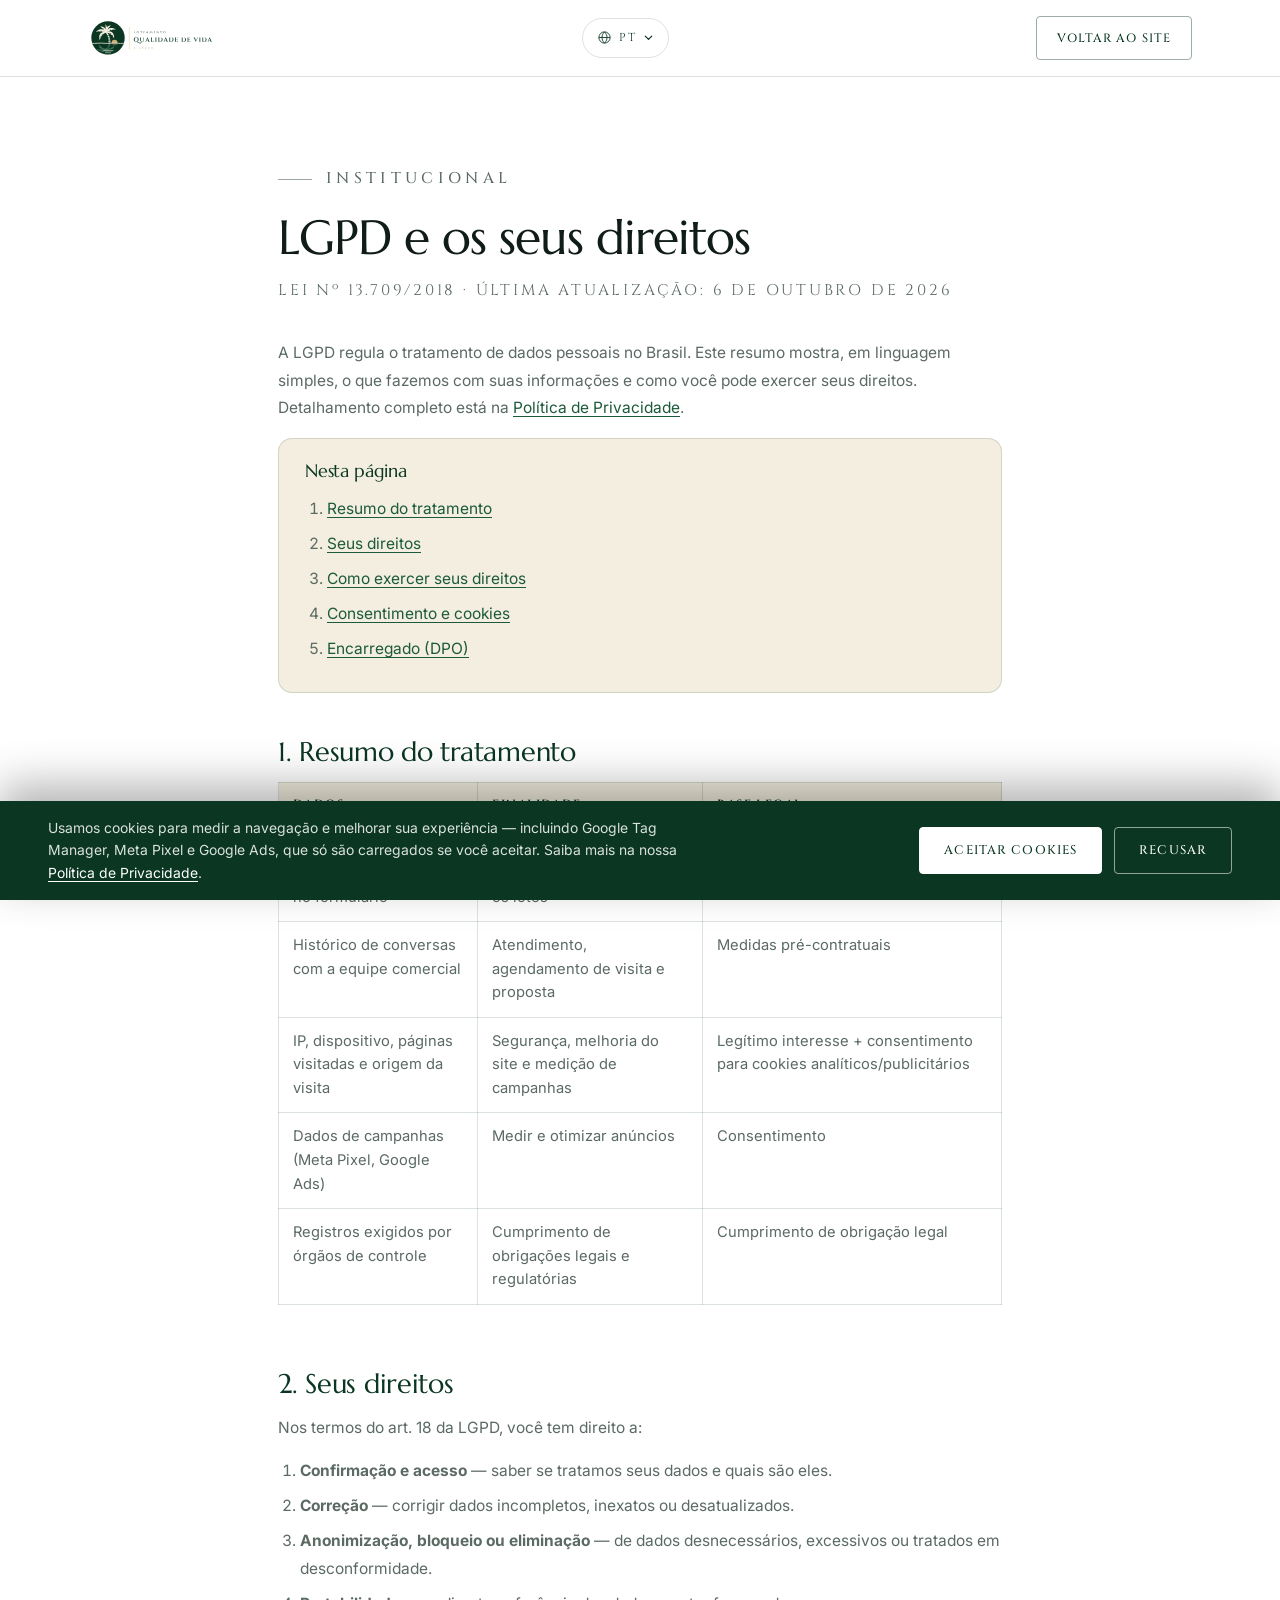
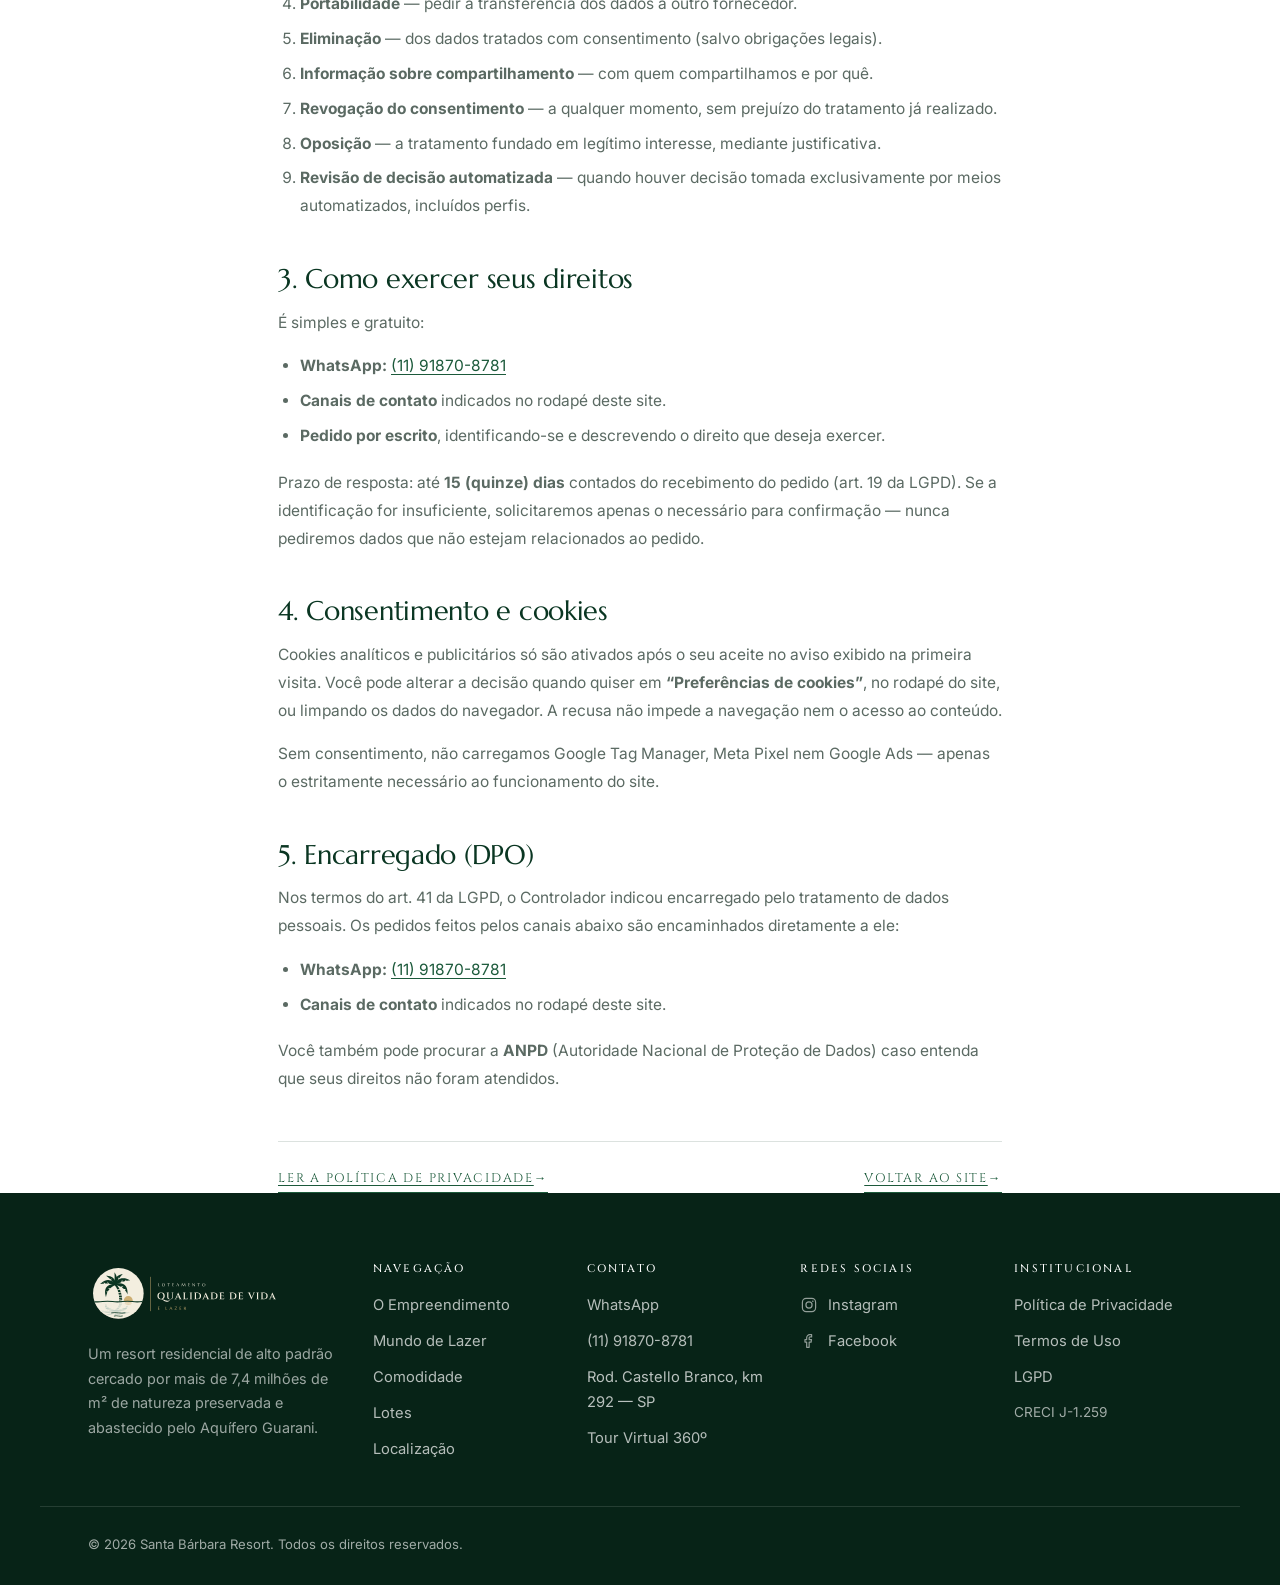
==== commit be92afb6: "rebrand: kit oficial da marca — logos SVG (cor/negativa) em header/footer, fontes Cinzel+Marcellus, " ====
--- a/lgpd.html
+++ b/lgpd.html
@@ -2,6 +2,7 @@
 <html lang="pt-BR">
 <head>
 <meta charset="utf-8">
+<meta name="google-site-verification" content="7moX2FB-44fGr3kd8h0SFE3veuL7b8ABTsSkatwmvpk">
 <meta name="viewport" content="width=device-width, initial-scale=1, viewport-fit=cover">
 <title>LGPD e Seus Direitos | Santa Bárbara Resort</title>
 <meta name="description" content="Lei Geral de Proteção de Dados (Lei 13.709/2018): quais dados tratamos, finalidades, bases legais e como exercer seus direitos junto ao Santa Bárbara Resort.">
@@ -15,14 +16,15 @@
 <meta property="og:title" content="LGPD e Seus Direitos | Santa Bárbara Resort">
 <meta property="og:description" content="Como tratamos seus dados pessoais e como exercer os direitos previstos na LGPD.">
 <meta property="og:url" content="https://loteamentoqualidadeelazer.com.br/lgpd.html">
-<meta property="og:image" content="https://loteamentoqualidadeelazer.com.br/assets/img/fotos/og-capa.jpg">
-
-<link rel="icon" href="assets/img/favicon.png" type="image/png" sizes="512x512">
-<link rel="apple-touch-icon" href="assets/img/favicon.png">
+<meta property="og:image" content="https://loteamentoqualidadeelazer.com.br/assets/img/fotos/og-capa.jpg?v=20261007e">
+
+<link rel="icon" href="assets/img/favicon.svg?v=20261109a" type="image/svg+xml">
+<link rel="icon" href="favicon.ico" sizes="48x48">
+<link rel="apple-touch-icon" href="assets/img/apple-touch-icon-180.png?v=20261109a">
 <link rel="preconnect" href="https://fonts.googleapis.com">
 <link rel="preconnect" href="https://fonts.gstatic.com" crossorigin>
-<link href="https://fonts.googleapis.com/css2?family=Playfair+Display:ital,wght@0,400;0,500;0,600;1,400&family=Montserrat:wght@300;400;500;600&family=Inter:wght@300;400;500&display=swap" rel="stylesheet">
-<link rel="stylesheet" href="assets/css/styles.css?v=20261007b">
+<link href="https://fonts.googleapis.com/css2?family=Cinzel:wght@400;500;600&family=Inter:wght@300;400;500&family=Marcellus&family=Montserrat:wght@300;400;500;600&display=swap" rel="stylesheet">
+<link rel="stylesheet" href="assets/css/styles.css?v=20261109a">
 </head>
 
 <body>
@@ -31,7 +33,7 @@
 <header class="legal-top">
   <div class="container legal-top__inner">
     <a href="index.html" aria-label="Voltar ao site do Santa Bárbara Resort">
-      <img class="brand-logo" src="assets/img/logo-lockup.png" width="720" height="170"
+      <img class="brand-logo" src="assets/img/logo-horizontal-cor.svg?v=20261109a" width="816" height="256"
            alt="Loteamento Qualidade de Vida e Lazer" decoding="async">
     </a>
     <!-- Seletor de idioma -->
@@ -57,6 +59,7 @@
         <li><button type="button" data-lang="ko" lang="ko">한국어 <small>KO</small></button></li>
         <li><button type="button" data-lang="ru" lang="ru">Русский <small>RU</small></button></li>
         <li><button type="button" data-lang="nl" lang="nl">Nederlands <small>NL</small></button></li>
+        <li><button type="button" data-lang="ar" lang="ar">العربية <small>AR</small></button></li>
       </ul>
     </div>
 
@@ -188,7 +191,7 @@
 <footer class="site-footer">
   <div class="container footer-grid">
     <div class="footer-brand">
-      <img class="footer-logo" src="assets/img/logo-footer.png" width="840" height="234"
+      <img class="footer-logo" src="assets/img/logo-horizontal-negativa.svg?v=20261109a" width="816" height="256"
            alt="Loteamento Qualidade de Vida e Lazer" loading="lazy" decoding="async">
       <p>Um resort residencial de alto padrão cercado por mais de 7,4 milhões de m² de natureza preservada e abastecido pelo Aquífero Guarani.</p>
     </div>
@@ -260,6 +263,6 @@
   </div>
 </div>
 
-<script src="assets/js/main.js?v=20261007b" defer></script>
+<script src="assets/js/main.js?v=20261007e" defer></script>
 </body>
 </html>
--- a/assets/css/styles.css
+++ b/assets/css/styles.css
@@ -1,6 +1,7 @@
 /* =========================================================
    Santa Bárbara Resort — Design System
-   Paleta: Branco / Off-White + Verde Imperial #0A3622
+   Kit de marca oficial: Verde #0A3622 · Creme #F3EEDF · Dourado #CDAE72 · Verde reflexo #5E8C74
+   Tipografia do kit: Marcellus (títulos) + Cinzel (caixa alta) · Inter (corpo) · Montserrat (UI)
    ========================================================= */
 
 :root{
@@ -9,7 +10,9 @@
   --green-800:#14452F;
   --green-700:#1C5A3B;
   --green-600:#27704B;
-  --cream:#F7F5F1;
+  --cream:#F3EEDF;
+  --gold:#CDAE72;
+  --sage:#5E8C74;
   --sand:#EFEBE3;
   --white:#FFFFFF;
   --ink:#101C17;
@@ -18,9 +21,10 @@
   --line-light:rgba(255,255,255,.24);
 
   /* Tipografia */
-  --font-display:'Playfair Display', Georgia, serif;
-  --font-ui:'Montserrat', 'Helvetica Neue', Arial, sans-serif;
-  --font-body:'Inter', 'Helvetica Neue', Arial, sans-serif;
+  --font-display:'Marcellus','Tajawal', Georgia, serif;
+  --font-brand:'Cinzel','Marcellus','Tajawal', Georgia, serif;
+  --font-ui:'Montserrat','Tajawal', 'Helvetica Neue', Arial, sans-serif;
+  --font-body:'Inter','Tajawal', 'Helvetica Neue', Arial, sans-serif;
 
   /* Medidas */
   --container:1200px;
@@ -48,6 +52,7 @@
 }
 img,video,svg{display:block;max-width:100%}
 img{height:auto}
+[hidden]{display:none!important}
 h1,h2,h3,h4{margin:0;font-weight:400;line-height:1.12;letter-spacing:-.01em}
 p{margin:0 0 1em}
 a{color:inherit;text-decoration:none}
@@ -65,7 +70,7 @@
 
 /* ---------- Tipografia utilitária ---------- */
 .eyebrow{
-  font-family:var(--font-ui);
+  font-family:var(--font-brand);
   font-size:12px;font-weight:500;letter-spacing:.28em;text-transform:uppercase;
   color:var(--green-700);margin:0 0 18px;
 }
@@ -73,13 +78,13 @@
   content:"";display:inline-block;width:34px;height:1px;background:currentColor;
   vertical-align:middle;margin-right:14px;opacity:.6;
 }
-.eyebrow-light{color:rgba(255,255,255,.82)}
+.eyebrow-light{color:var(--gold)}
 
 h1,h2{font-family:var(--font-display);font-weight:400}
 h1{font-size:clamp(2.4rem,6vw,4.3rem);letter-spacing:-.02em}
 h2{font-size:clamp(1.9rem,4vw,3.1rem)}
 h1 em,h2 em{font-style:italic;color:var(--green-700)}
-.on-dark em{color:#BFD9C7}
+.on-dark em{color:var(--gold)}
 
 h3{font-family:var(--font-ui);font-size:1.06rem;font-weight:500;letter-spacing:.01em}
 
@@ -91,7 +96,7 @@
   display:inline-flex;align-items:center;justify-content:center;gap:10px;
   padding:15px 30px;border:1px solid var(--btn-bd);border-radius:var(--radius);
   background:var(--btn-bg);color:var(--btn-fg);
-  font-family:var(--font-ui);font-size:13.5px;font-weight:500;letter-spacing:.09em;text-transform:uppercase;
+  font-family:var(--font-brand);font-size:13.5px;font-weight:500;letter-spacing:.09em;text-transform:uppercase;
   text-align:center;position:relative;overflow:hidden;
   transition:transform .35s var(--ease), background .35s var(--ease), color .35s var(--ease), box-shadow .35s var(--ease);
 }
@@ -136,13 +141,15 @@
 .header-inner{display:flex;align-items:center;justify-content:space-between;gap:24px}
 
 .brand{display:flex;align-items:center;color:#fff;flex:0 0 auto}
-.brand-logo{display:block;width:auto;height:44px;max-width:none;transition:filter .4s var(--ease)}
-/* Hero (header transparente): logo em branco — header sólido: cores originais */
-.site-header:not(.is-solid) .brand-logo{filter:brightness(0) invert(1)}
+.brand-logo{display:block;width:auto;height:44px;max-width:none}
+/* Kit de marca: sobre o hero/menu aberto → versão negativa (creme); header sólido → cores */
+.brand-logo--solid{display:none}
+.site-header.is-solid .brand-logo--over,.nav-open .brand-logo--over{display:none}
+.site-header.is-solid .brand-logo--solid,.nav-open .brand-logo--solid{display:block}
 
 .nav{display:flex;align-items:center;gap:30px}
 .nav a{
-  font-family:var(--font-ui);font-size:12.5px;letter-spacing:.14em;text-transform:uppercase;
+  font-family:var(--font-brand);font-size:12.5px;letter-spacing:.14em;text-transform:uppercase;
   color:rgba(255,255,255,.9);position:relative;padding:6px 0;transition:color .3s var(--ease);
 }
 .site-header.is-solid .nav a{color:var(--ink)}
@@ -152,7 +159,11 @@
 }
 .nav a:not(.btn):hover::after{transform:scaleX(1);transform-origin:left}
 .nav .nav-cta{color:#fff;padding:11px 22px;font-size:11.5px}
+/* Hover do CTA: herói → fundo branco + letra verde (o color:#fix acima venceria o --btn-fg) */
+.nav .nav-cta:hover{--btn-fg:var(--green-900);color:var(--green-900)}
 .site-header.is-solid .nav .nav-cta{--btn-bg:var(--green-900);--btn-bd:var(--green-900);color:#fff}
+/* Hover no header sólido: mantém fundo verde escuro (nunca caixa branca com texto branco) */
+.site-header.is-solid .nav .nav-cta:hover{background:var(--green-800);--btn-bd:var(--green-800);color:#fff}
 
 .nav-toggle{display:none;width:44px;height:44px;background:none;border:0;padding:10px;position:relative;z-index:120}
 .nav-toggle span{display:block;height:1.5px;background:#fff;margin:6px 0;transition:transform .35s var(--ease),opacity .25s var(--ease),background .4s var(--ease)}
@@ -186,12 +197,12 @@
   grid-template-columns:minmax(0,1.15fr) minmax(0,.85fr);align-items:center;
 }
 .hero-copy{max-width:640px}
-.hero h1 em{color:#CFE3D6}
-.hero .eyebrow{color:rgba(255,255,255,.8)}
+.hero h1 em{color:var(--gold)}
+.hero .eyebrow{color:var(--gold)}
 .hero-lead{font-size:clamp(1rem,1.4vw,1.15rem);color:rgba(255,255,255,.88);max-width:36ch;margin-top:22px;font-weight:300}
 .hero-highlights{display:flex;flex-wrap:wrap;gap:10px 26px;margin-top:30px}
 .hero-highlights li{
-  font-family:var(--font-ui);font-size:11.5px;letter-spacing:.2em;text-transform:uppercase;
+  font-family:var(--font-brand);font-size:11.5px;letter-spacing:.2em;text-transform:uppercase;
   color:rgba(255,255,255,.9);display:flex;align-items:center;gap:9px;
 }
 .hero-highlights li::before{content:"";width:5px;height:5px;border-radius:50%;background:#9CC6A9}
@@ -214,7 +225,7 @@
 .lead-card__sub{font-size:.9rem;color:var(--muted);margin-bottom:20px}
 .field{margin-bottom:14px}
 .field label{
-  display:block;font-family:var(--font-ui);font-size:10.5px;letter-spacing:.16em;
+  display:block;font-family:var(--font-brand);font-size:10.5px;letter-spacing:.16em;
   text-transform:uppercase;color:var(--muted);margin-bottom:6px;
 }
 .field input{
@@ -236,7 +247,7 @@
   border:1px solid rgba(28,90,59,.2);display:flex;flex-direction:column;gap:4px;
   font-size:14px;color:var(--green-800);text-align:center;
 }
-.form-success strong{font-family:var(--font-ui);font-size:13px;letter-spacing:.06em;text-transform:uppercase}
+.form-success strong{font-family:var(--font-brand);font-size:13px;letter-spacing:.06em;text-transform:uppercase}
 .lead-form.is-sent .field,.lead-form.is-sent .btn-block,.lead-form.is-sent .form-note{display:none}
 
 /* ---------- Faixa de indicadores ---------- */
@@ -248,10 +259,10 @@
   display:block;font-family:var(--font-display);font-size:clamp(2rem,3.4vw,2.9rem);line-height:1;
   color:#fff;
 }
-.strip-value small{font-family:var(--font-ui);font-size:.34em;letter-spacing:.08em;margin-left:4px;opacity:.75;text-transform:uppercase}
+.strip-value small{font-family:var(--font-brand);font-size:.34em;letter-spacing:.08em;margin-left:4px;opacity:.75;text-transform:uppercase}
 .strip-label{
-  display:block;margin-top:10px;font-family:var(--font-ui);font-size:11px;
-  letter-spacing:.16em;text-transform:uppercase;color:rgba(255,255,255,.66);
+  display:block;margin-top:10px;font-family:var(--font-brand);font-size:11px;
+  letter-spacing:.16em;text-transform:uppercase;color:var(--gold);
 }
 
 /* ---------- Seções ---------- */
@@ -272,7 +283,7 @@
 .split-media figcaption{
   position:absolute;left:18px;bottom:18px;right:18px;
   background:rgba(255,255,255,.94);color:var(--green-900);
-  font-family:var(--font-ui);font-size:11.5px;letter-spacing:.1em;text-transform:uppercase;
+  font-family:var(--font-brand);font-size:11.5px;letter-spacing:.1em;text-transform:uppercase;
   padding:11px 16px;border-radius:var(--radius);box-shadow:var(--shadow-sm);
 }
 .split-body .section-head{margin-bottom:26px}
@@ -324,12 +335,12 @@
   display:flex;flex-direction:column;gap:3px;
 }
 .gallery-tag{
-  font-family:var(--font-ui);font-size:10px;letter-spacing:.22em;text-transform:uppercase;
-  color:#BFD9C7;margin-bottom:4px;
+  font-family:var(--font-brand);font-size:10px;letter-spacing:.22em;text-transform:uppercase;
+  color:var(--gold);margin-bottom:4px;
 }
 .gallery-title{font-family:var(--font-display);font-size:clamp(1.15rem,1.7vw,1.6rem);line-height:1.15}
 .gallery-desc{font-size:.85rem;color:rgba(255,255,255,.82);line-height:1.5;max-width:34ch}
-.gallery-hint{display:none;text-align:center;font-family:var(--font-ui);font-size:11px;letter-spacing:.2em;text-transform:uppercase;color:var(--muted);margin-top:22px}
+.gallery-hint{display:none;text-align:center;font-family:var(--font-brand);font-size:11px;letter-spacing:.2em;text-transform:uppercase;color:var(--muted);margin-top:22px}
 
 /* ---------- Comodidade ---------- */
 .amenities{display:grid;grid-template-columns:repeat(2,1fr);gap:14px;margin-bottom:32px}
@@ -353,12 +364,12 @@
 .plan:hover{transform:translateY(-6px);background:rgba(255,255,255,.08);border-color:rgba(255,255,255,.4)}
 .plan h3{font-family:var(--font-display);font-size:1.65rem;font-weight:400;color:#fff;text-transform:none;letter-spacing:0}
 .plan-size{
-  font-family:var(--font-ui);font-size:12px;letter-spacing:.18em;text-transform:uppercase;
+  font-family:var(--font-brand);font-size:12px;letter-spacing:.18em;text-transform:uppercase;
   color:#A9CBB6;margin:8px 0 20px;
 }
 .plan ul{display:flex;flex-direction:column;gap:11px;margin-bottom:26px;flex:1}
 .plan li{position:relative;padding-left:22px;font-size:.94rem;color:rgba(255,255,255,.8);line-height:1.5}
-.plan li::before{content:"";position:absolute;left:0;top:9px;width:9px;height:9px;border:1px solid #A9CBB6;border-radius:50%}
+.plan li::before{content:"";position:absolute;left:0;top:9px;width:9px;height:9px;border:1px solid var(--gold);border-radius:50%}
 .plan--featured{background:#fff;color:var(--ink);border-color:#fff}
 .plan--featured:hover{background:#fff}
 .plan--featured h3{color:var(--green-900)}
@@ -367,7 +378,7 @@
 .plan--featured li::before{border-color:var(--green-700)}
 .plan-badge{
   position:absolute;top:-13px;left:50%;transform:translateX(-50%);
-  background:#BFD9C7;color:var(--green-900);font-family:var(--font-ui);
+  background:var(--gold);color:var(--green-900);font-family:var(--font-brand);
   font-size:10px;letter-spacing:.2em;text-transform:uppercase;padding:6px 16px;border-radius:20px;
   white-space:nowrap;
 }
@@ -393,13 +404,13 @@
 }
 .location-cards{display:grid;gap:18px}
 .info-card{border:1px solid var(--line);border-radius:var(--radius-lg);padding:28px 26px;background:#fff}
-.info-card h3{margin-bottom:10px;color:var(--green-900);letter-spacing:.14em;text-transform:uppercase;font-size:11.5px}
+.info-card h3{margin-bottom:10px;color:var(--green-900);letter-spacing:.14em;text-transform:uppercase;font-size:11.5px;font-family:var(--font-brand)}
 .info-card p{color:var(--muted);margin-bottom:16px}
 .info-card--accent{background:var(--green-900);border-color:var(--green-900);color:#fff}
-.info-card--accent h3{color:#A9CBB6}
+.info-card--accent h3{color:var(--gold)}
 .info-card--accent p{color:rgba(255,255,255,.78)}
 .link-arrow{
-  font-family:var(--font-ui);font-size:12.5px;letter-spacing:.14em;text-transform:uppercase;
+  font-family:var(--font-brand);font-size:12.5px;letter-spacing:.14em;text-transform:uppercase;
   color:var(--green-700);border-bottom:1px solid currentColor;padding-bottom:3px;
 }
 .link-arrow::after{content:" →";transition:margin .3s var(--ease);display:inline-block}
@@ -431,11 +442,11 @@
   display:grid;grid-template-columns:1.4fr repeat(4,1fr);gap:36px;
   padding-bottom:44px;border-bottom:1px solid rgba(255,255,255,.12);
 }
-.footer-brand .footer-logo{display:block;width:min(260px,78%);height:auto;filter:brightness(0) invert(1);margin-bottom:18px}
+.footer-brand .footer-logo{display:block;width:min(260px,78%);height:auto;margin-bottom:18px}
 .footer-brand p{max-width:34ch;color:rgba(255,255,255,.6);font-size:.9rem}
 .footer-col{display:flex;flex-direction:column;gap:11px}
 .footer-col h3{
-  font-family:var(--font-ui);font-size:11px;letter-spacing:.2em;text-transform:uppercase;
+  font-family:var(--font-brand);font-size:11px;letter-spacing:.2em;text-transform:uppercase;
   color:#fff;margin:0 0 6px;font-weight:500;
 }
 .footer-col a{color:rgba(255,255,255,.7);transition:color .3s var(--ease);width:fit-content}
@@ -482,7 +493,7 @@
 .legal-wrap{max-width:820px}
 .legal-title{font-family:var(--font-display);font-size:clamp(2rem,4.6vw,3rem);margin-bottom:12px}
 .legal-updated{
-  font-family:var(--font-ui);font-size:11.5px;letter-spacing:.18em;text-transform:uppercase;
+  font-family:var(--font-brand);font-size:11.5px;letter-spacing:.18em;text-transform:uppercase;
   color:var(--muted);margin-bottom:34px;
 }
 .legal-wrap h2{
@@ -505,7 +516,7 @@
 .legal-wrap table{width:100%;min-width:560px;border-collapse:collapse;font-size:.92rem;margin:0 0 1.4em}
 .legal-wrap th,.legal-wrap td{border:1px solid var(--line);padding:12px 14px;text-align:left;vertical-align:top;line-height:1.6}
 .legal-wrap th{
-  background:var(--cream);color:var(--green-900);font-family:var(--font-ui);
+  background:var(--cream);color:var(--green-900);font-family:var(--font-brand);
   font-size:.74rem;letter-spacing:.12em;text-transform:uppercase;font-weight:600;
 }
 .legal-wrap td{color:var(--muted)}
@@ -533,7 +544,7 @@
 .whats-float:hover{transform:translateY(-4px) scale(1.04);background:var(--green-800)}
 .whats-float__label{
   position:absolute;right:70px;white-space:nowrap;background:#fff;color:var(--green-900);
-  font-family:var(--font-ui);font-size:11.5px;letter-spacing:.1em;text-transform:uppercase;
+  font-family:var(--font-brand);font-size:11.5px;letter-spacing:.1em;text-transform:uppercase;
   padding:9px 15px;border-radius:var(--radius);box-shadow:var(--shadow-sm);
   opacity:0;transform:translateX(8px);pointer-events:none;transition:.35s var(--ease);
 }
@@ -555,7 +566,7 @@
 .lightbox[hidden]{display:none}
 .lightbox figure{margin:0;max-width:1100px;width:100%;text-align:center}
 .lightbox img{width:100%;max-height:76vh;object-fit:contain;border-radius:var(--radius);margin-inline:auto}
-.lightbox figcaption{color:rgba(255,255,255,.8);font-family:var(--font-ui);font-size:12px;letter-spacing:.14em;text-transform:uppercase;margin-top:16px}
+.lightbox figcaption{color:rgba(255,255,255,.8);font-family:var(--font-brand);font-size:12px;letter-spacing:.14em;text-transform:uppercase;margin-top:16px}
 .lightbox__close{
   position:absolute;top:18px;right:24px;background:none;border:0;color:#fff;font-size:44px;line-height:1;font-weight:200;
 }
@@ -701,7 +712,7 @@
   display:inline-flex;align-items:center;gap:7px;
   background:none;border:1px solid rgba(255,255,255,.4);border-radius:999px;
   padding:9px 14px;color:#fff;
-  font-family:var(--font-ui);font-size:11.5px;letter-spacing:.14em;text-transform:uppercase;
+  font-family:var(--font-brand);font-size:11.5px;letter-spacing:.14em;text-transform:uppercase;
   transition:border-color .3s var(--ease),background .3s var(--ease),color .3s var(--ease);
 }
 .site-header.is-solid .lang-btn{border-color:var(--line);color:var(--green-900)}
@@ -754,3 +765,15 @@
     width:min(76vw,320px);min-width:0;max-height:min(62vh,440px);overflow-y:auto;z-index:140}
   .header-inner .lang-menu button{padding:11px 12px}
 }
+
+/* ---------- Árabe (RTL) ---------- */
+html[dir="rtl"] body{line-height:1.9}
+html[dir="rtl"] *{letter-spacing:normal}
+html[dir="rtl"] .section-head--left,
+html[dir="rtl"] .legal-wrap th,html[dir="rtl"] .legal-wrap td,
+html[dir="rtl"] .lang-menu button{text-align:right}
+html[dir="rtl"] .strip-value small{margin-left:0;margin-right:4px}
+html[dir="rtl"] .skip-link:focus{left:auto;right:0}
+@media (max-width:940px){
+  html[dir="rtl"] .header-inner .lang-menu{right:auto;left:var(--gutter)}
+}
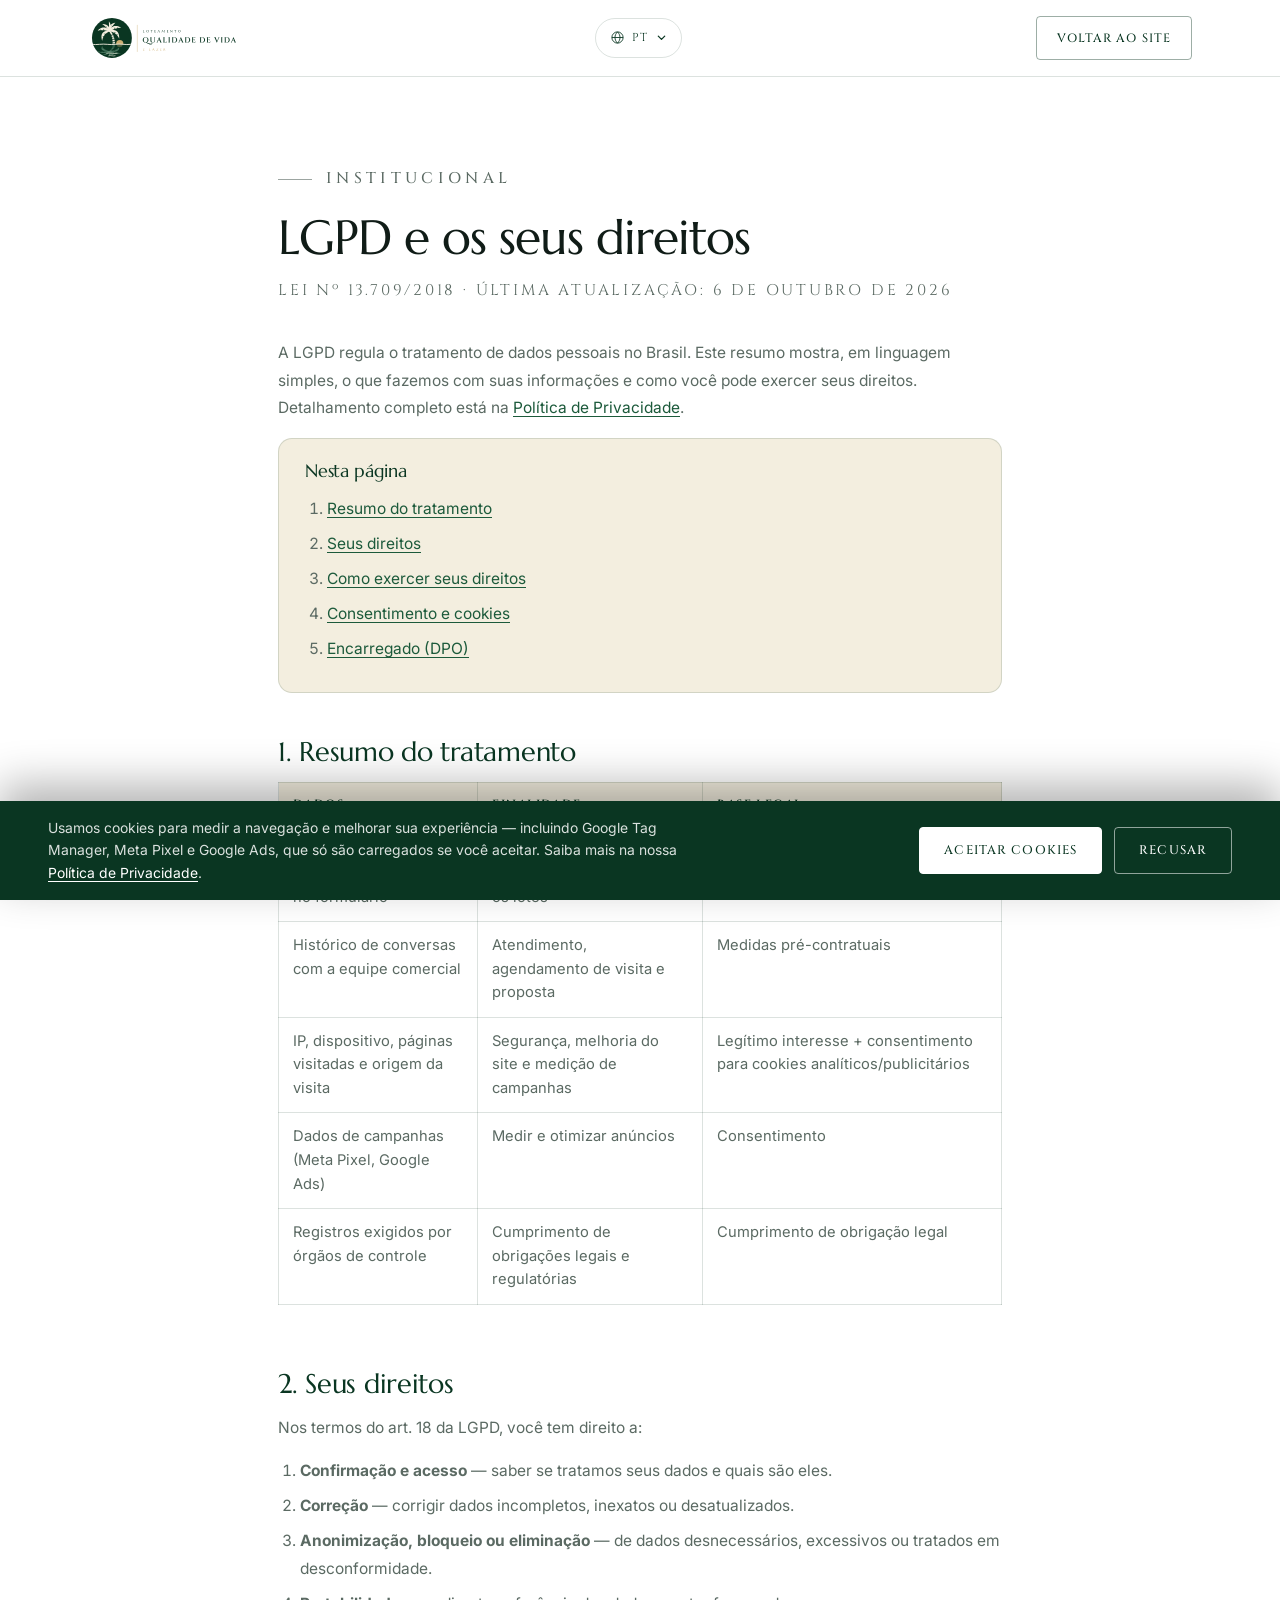
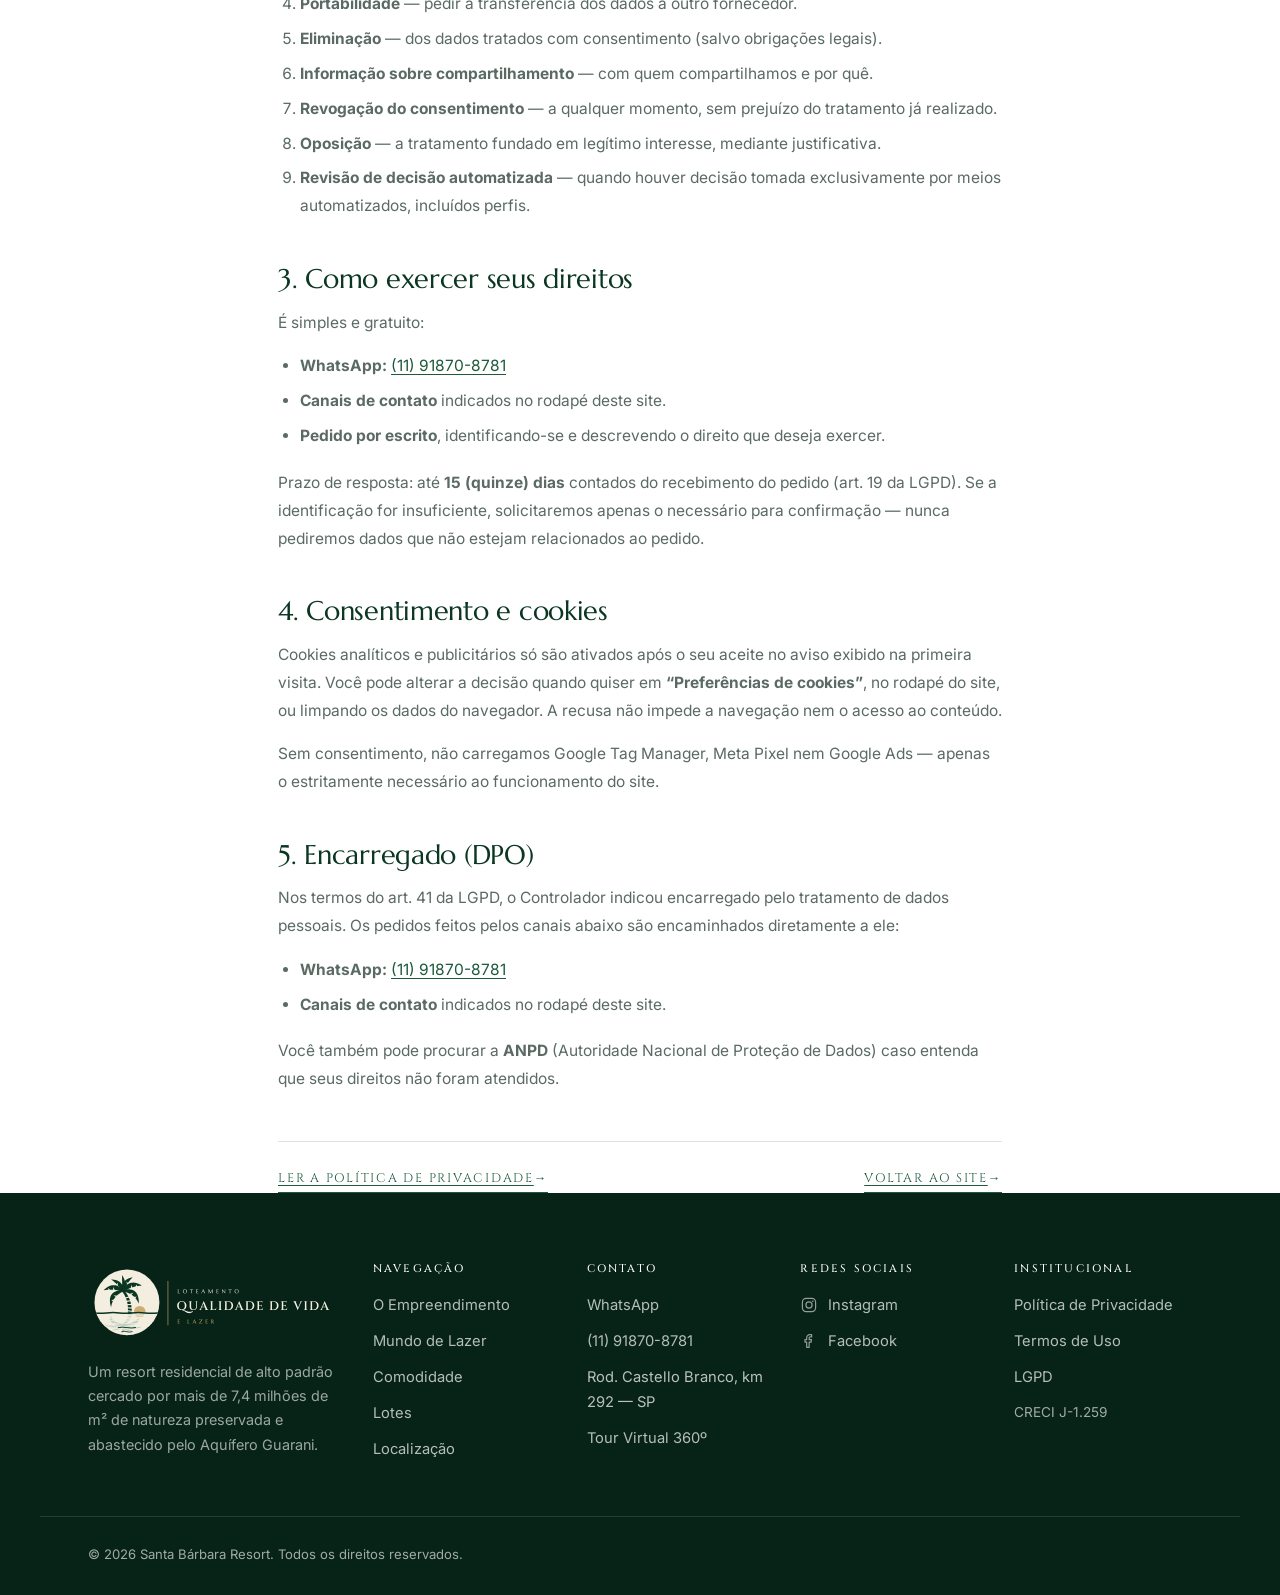
==== commit 1dc0bd72: "brand: logos maiores — header 54px (48/40/34 nos breakpoints), rodape 340px, paginas legais 48px; CS" ====
--- a/lgpd.html
+++ b/lgpd.html
@@ -24,7 +24,7 @@
 <link rel="preconnect" href="https://fonts.googleapis.com">
 <link rel="preconnect" href="https://fonts.gstatic.com" crossorigin>
 <link href="https://fonts.googleapis.com/css2?family=Cinzel:wght@400;500;600&family=Inter:wght@300;400;500&family=Marcellus&family=Montserrat:wght@300;400;500;600&display=swap" rel="stylesheet">
-<link rel="stylesheet" href="assets/css/styles.css?v=20261109a">
+<link rel="stylesheet" href="assets/css/styles.css?v=20261109b">
 </head>
 
 <body>
--- a/assets/css/styles.css
+++ b/assets/css/styles.css
@@ -141,7 +141,7 @@
 .header-inner{display:flex;align-items:center;justify-content:space-between;gap:24px}
 
 .brand{display:flex;align-items:center;color:#fff;flex:0 0 auto}
-.brand-logo{display:block;width:auto;height:44px;max-width:none}
+.brand-logo{display:block;width:auto;height:54px;max-width:none}
 /* Kit de marca: sobre o hero/menu aberto → versão negativa (creme); header sólido → cores */
 .brand-logo--solid{display:none}
 .site-header.is-solid .brand-logo--over,.nav-open .brand-logo--over{display:none}
@@ -442,7 +442,7 @@
   display:grid;grid-template-columns:1.4fr repeat(4,1fr);gap:36px;
   padding-bottom:44px;border-bottom:1px solid rgba(255,255,255,.12);
 }
-.footer-brand .footer-logo{display:block;width:min(260px,78%);height:auto;margin-bottom:18px}
+.footer-brand .footer-logo{display:block;width:min(340px,100%);height:auto;margin-bottom:18px}
 .footer-brand p{max-width:34ch;color:rgba(255,255,255,.6);font-size:.9rem}
 .footer-col{display:flex;flex-direction:column;gap:11px}
 .footer-col h3{
@@ -488,7 +488,7 @@
   display:flex;align-items:center;justify-content:space-between;gap:20px;
   min-height:var(--header-h);
 }
-.legal-top .brand-logo{height:40px;width:auto}
+.legal-top .brand-logo{height:48px;width:auto}
 .legal{padding:clamp(48px,7vw,88px) 0 0}
 .legal-wrap{max-width:820px}
 .legal-title{font-family:var(--font-display);font-size:clamp(2rem,4.6vw,3rem);margin-bottom:12px}
@@ -525,7 +525,7 @@
   margin-top:48px;padding-top:26px;border-top:1px solid var(--line);
 }
 @media (max-width:620px){
-  .legal-top .brand-logo{height:34px}
+  .legal-top .brand-logo{height:40px}
   .legal-top .btn{padding:10px 16px;font-size:11.5px}
 }
 
@@ -622,12 +622,13 @@
 @media (max-width:1080px){
   .nav{gap:22px}
   .nav a{font-size:11.5px;letter-spacing:.1em}
+  .brand-logo{height:48px}
 }
 
 @media (max-width:940px){
   :root{--header-h:66px}
   .nav-toggle{display:block}
-  .brand-logo{height:36px}
+  .brand-logo{height:40px}
   /* Painel rolável e alinhado ao topo: com justify-content:center o conteúdo
      que excede a altura da tela ficava cortado fora do topo, sem como rolar. */
   .nav{
@@ -679,7 +680,7 @@
 
 @media (max-width:620px){
   body{font-size:16px}
-  .brand-logo{height:30px}
+  .brand-logo{height:34px}
   h1{font-size:clamp(2.05rem,8.6vw,2.7rem)}
   h2{font-size:clamp(1.65rem,7vw,2.2rem)}
   .hero{padding-bottom:118px}
